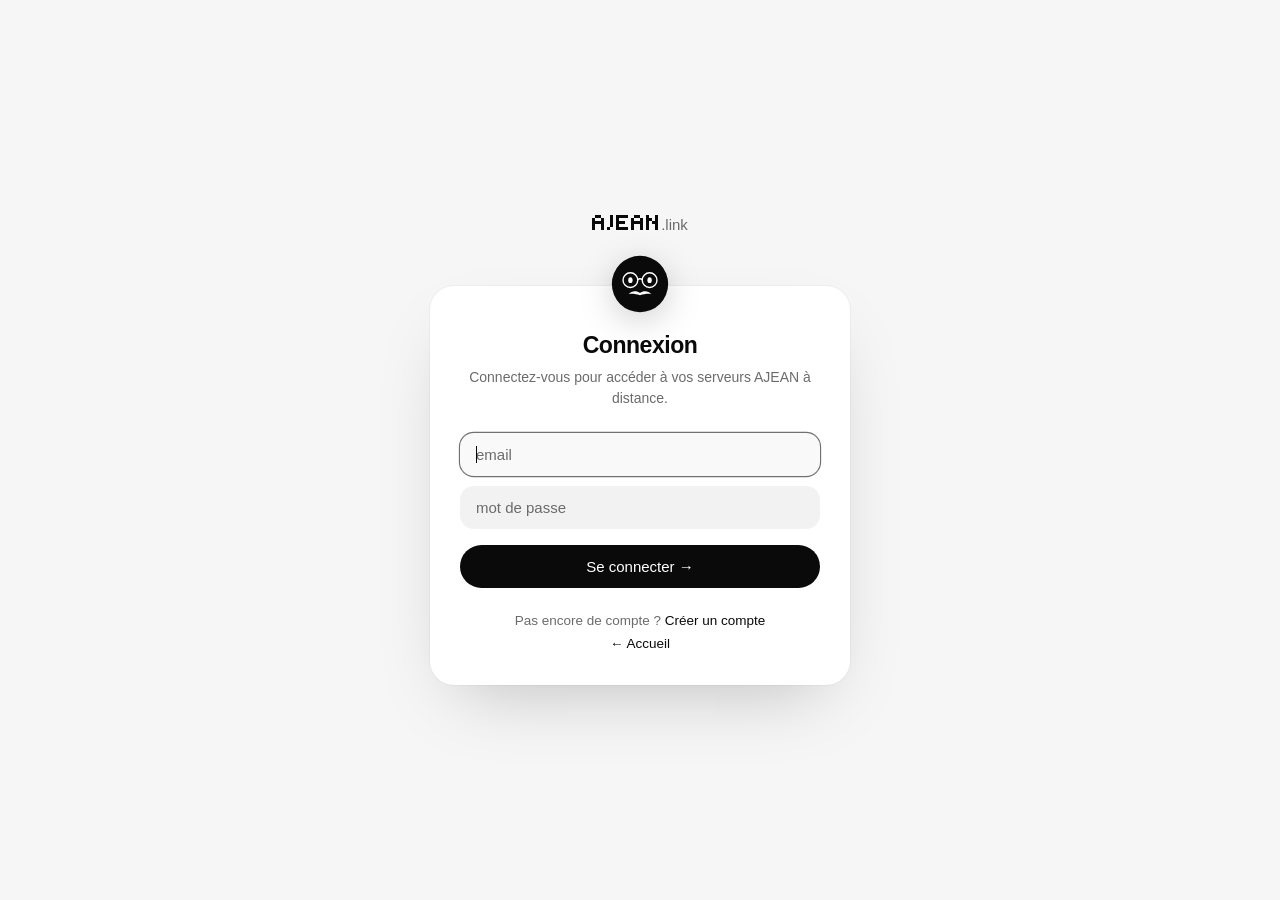
==== app.html @ dd186f83 "Interface : sans orbe, code mort retiré" ====
<!doctype html>
<!-- GÉNÉRÉ par assemble.ps1 depuis src/ — NE PAS ÉDITER app.html DIRECTEMENT -->
<html lang="fr"><head>
<meta charset="utf-8"><meta name="viewport" content="width=device-width,initial-scale=1">
<link rel="icon" href="data:image/svg+xml,<svg xmlns='http://www.w3.org/2000/svg' viewBox='0 0 12 12'><rect width='12' height='12' rx='2' ry='2' fill='%23000'/><rect x='6' y='3' width='2' height='2' fill='%23fff'/><rect x='6' y='5' width='2' height='2' fill='%23fff'/><rect x='4' y='7' width='2' height='2' fill='%23fff'/></svg>">
<link rel="apple-touch-icon" href="[data-uri]">
<title>AJEAN</title>
<script>try{document.documentElement.setAttribute('data-theme',localStorage.getItem('jean-theme')||'light')}catch(e){document.documentElement.setAttribute('data-theme','light')}</script>
<style>
/* Charte AJEAN (identique à ajean.app et au thème de l'app) : noir et blanc,
   ultra sobre — fond blanc, bordures grises de 1 px, coins arrondis, police
   système. Variante sombre par data-theme="dark" (bouton du header). */
:root,[data-theme="light"]{color-scheme:light;--bg:#ffffff;--panel:#fafafa;--panel2:#f5f5f5;--border:#e5e5e5;
--line2:#d4d4d4;--soft:#f5f5f5;--text:#0a0a0a;--dim:#6b6b6b;--accent:#0a0a0a;--blue:#0a0a0a;
--accent-bg:rgba(0,0,0,.05);--ok:#0a0a0a;--warn:#6b6b6b;--err:#c0392b;--mag:#6b6b6b;--code-bg:#f5f5f5}
[data-theme="dark"]{color-scheme:dark;--bg:#0a0a0a;--panel:#141414;--panel2:#1c1c1c;--border:#262626;
--line2:#333333;--soft:#1c1c1c;--text:#f5f5f5;--dim:#8e8e8e;--accent:#f5f5f5;--blue:#f5f5f5;
--accent-bg:rgba(255,255,255,.07);--ok:#f5f5f5;--warn:#8e8e8e;--err:#f2777a;--mag:#8e8e8e;--code-bg:#000000}
*{box-sizing:border-box;margin:0;padding:0}
body{background:var(--bg);color:var(--text);font-family:-apple-system,BlinkMacSystemFont,'Segoe UI',Inter,Helvetica,Arial,sans-serif;font-size:15px;-webkit-font-smoothing:antialiased;line-height:1.5;overscroll-behavior-y:none}
header{position:sticky;top:0;z-index:15;display:flex;align-items:center;gap:14px;padding:12px 20px;background:var(--bg);border-bottom:1px solid var(--border)}
.brand{display:flex;align-items:center;gap:0;font-weight:600;font-size:18px}
/* Logo en pixels : hauteur multiple de 5 (la grille fait 5 modules de haut),
   sinon les colonnes sortent inégales au rendu. */
.brand svg{height:15px;width:auto;display:block;shape-rendering:crispEdges;fill:var(--text)}
/* « .link » calé sur la ligne de base du logo : sans line-height:1 sa boîte de
   texte est bien plus haute que le logo et le centrage la fait flotter. */
.brand .dom{color:var(--dim);font-size:15px;font-weight:400;line-height:1;position:relative;top:2px}
.accent{color:var(--accent)}
header .sp{flex:1}
.iconbtn{width:38px;height:38px;border:0;background:transparent;color:var(--dim);cursor:pointer;display:grid;place-items:center;transition:.12s}
.iconbtn:hover{color:var(--accent)}
.iconbtn svg{display:block}
.wrap{max-width:1000px;margin:0 auto;padding:24px 20px 70px}
.sec{display:flex;align-items:center;gap:10px;margin:22px 0 14px}
.sec h2{font-size:16px;font-weight:600;color:var(--text)}
.sec .ct{color:var(--dim);font-size:11px;background:var(--panel);border:1px solid var(--border);padding:1px 8px;border-radius:10px}
.sec .sp{flex:1}
.lead{color:var(--dim);font-size:13px;line-height:1.5;margin-top:6px}
.btn{border:1px solid var(--border);background:var(--panel);color:var(--text);border-radius:6px;padding:8px 14px;cursor:pointer;font:inherit;font-size:13px;font-weight:600;transition:.12s}
.btn:hover{border-color:var(--accent);color:var(--accent)}
.btn.primary{background:var(--blue);border-color:var(--blue);color:var(--bg)}
.btn.primary:hover{opacity:.82;color:var(--bg)}
.btn.subtle{background:transparent;border-color:transparent;color:var(--dim);font-weight:500;padding:5px 10px}
.btn.subtle:hover{background:var(--panel);border-color:var(--border);color:var(--text)}
.btn.danger{border-color:var(--err);color:var(--err)}
.btn.danger:hover{background:var(--err);border-color:var(--err);color:#ffffff}
.btn.sm{padding:6px 10px;font-size:12px;flex:none}
.grid{display:grid;gap:14px;grid-template-columns:repeat(auto-fill,minmax(300px,1fr))}
.tile{position:relative;background:var(--panel);border:1px solid var(--border);border-radius:8px;padding:16px;display:flex;flex-direction:column;gap:10px;transition:border-color .12s}
.tile.srv{cursor:pointer}
.tile.srv:hover{border-color:var(--accent)}
.tile.srv.off{opacity:.62}
.top{display:flex;align-items:center;gap:10px;padding-right:16px}
.dot{width:9px;height:9px;border-radius:50%;background:var(--dim);flex:none}
.dot.on{background:var(--ok)}
.name{font-weight:600;font-size:15px;flex:1;overflow:hidden;text-overflow:ellipsis;white-space:nowrap}
.hcol{display:flex;flex-direction:column;gap:3px;flex:1;min-width:0}
.hcol .name{flex:none}
.subln{display:flex;align-items:center;min-width:0;font-size:12px;color:var(--dim)}
.subln .host{min-width:0;overflow:hidden;text-overflow:ellipsis;white-space:nowrap}
.subln .st-t{flex:none;white-space:nowrap}
.subln .st-t::before{content:'·';margin:0 6px;opacity:.55}
.offhint{font-size:11px;color:var(--dim);margin-top:6px}
.modelrow{display:flex;align-items:center;min-width:0;margin-top:1px;margin-bottom:10px}
.mbadge{font-size:14px;font-weight:600;color:var(--accent);overflow:hidden;text-overflow:ellipsis;white-space:nowrap;min-width:0}
.vram{display:flex;flex-direction:column;gap:7px;margin-top:2px}
.gline{display:flex;align-items:center;gap:9px;min-width:0}
.gline .gbar{flex:1}
.vlabel{font-size:11px;color:var(--dim);flex:none;white-space:nowrap}
/* Jauge : aplat neutre (le dégradé bleu venait de la charte précédente) ;
   le rail se détache du fond de la tuile, pas l'inverse. */
.gbar{height:5px;border-radius:99px;background:var(--border);overflow:hidden}
.gbar i{display:block;height:100%;border-radius:99px;background:var(--text);transition:width .35s ease}
.muted{color:var(--dim);font-size:12px}
.empty{grid-column:1/-1;text-align:center;color:var(--dim);padding:40px 20px;border:1px dashed var(--border);border-radius:8px}
.kv{display:flex;justify-content:space-between;font-size:12px;color:var(--dim);gap:8px;padding:3px 0;border-bottom:1px solid var(--border)}
.kv b{color:var(--text);font-weight:600;text-align:right;overflow:hidden;text-overflow:ellipsis;white-space:nowrap}
.modal{position:fixed;inset:0;background:rgba(0,0,0,.6);display:none;place-items:center;z-index:40;padding:16px}
.modal.show{display:grid}
.sheet{background:var(--panel);border:1px solid var(--border);border-radius:10px;padding:24px;width:100%;max-width:480px;max-height:90vh;overflow:auto}
.sheet h3{margin-bottom:18px;font-size:16px;font-weight:600;color:var(--accent)}
.field{margin-bottom:13px}
.field label{display:block;font-size:11px;color:var(--dim);margin-bottom:6px;text-transform:uppercase;letter-spacing:.08em}
.field input{width:100%;padding:10px 12px;border-radius:6px;border:1px solid var(--border);background:var(--bg);color:var(--text);font:inherit;font-size:14px}
.field input:focus{outline:none;border-color:var(--accent)}
.hint{font-size:11px;color:var(--dim);margin-top:6px}
.reveal{display:flex;gap:8px;align-items:stretch;margin-top:6px}
.reveal code{flex:1;background:var(--bg);border:1px solid var(--border);border-radius:6px;padding:10px 12px;font-size:12px;color:var(--accent);word-break:break-all;user-select:all}
.keys-head{margin:20px 0 8px;font-size:11px;color:var(--dim);text-transform:uppercase;letter-spacing:.08em}
.keyrow{display:flex;align-items:center;gap:10px;padding:9px 0;border-bottom:1px solid var(--border);font-size:13px}
.kinfo{display:flex;flex-direction:column;gap:2px;min-width:0}
.keyrow .km{color:var(--text);font-size:12px}
.kassoc{font-size:11px;color:var(--ok)}
.kfree{font-size:11px;color:var(--dim)}
.keyrow .kd{color:var(--dim);font-size:11px;margin-left:auto;flex-shrink:0}
.keyrow button{background:none;border:1px solid var(--border);color:var(--dim);border-radius:6px;padding:4px 9px;cursor:pointer;font:inherit;font-size:12px}
.keyrow button:hover{border-color:var(--err);color:var(--err)}
.row{display:flex;gap:8px;justify-content:flex-end;margin-top:18px}
.seshead{margin:14px 0 6px;font-size:12px;color:var(--dim);text-transform:uppercase;letter-spacing:.04em}
.seslist{display:flex;flex-direction:column;gap:6px;max-height:230px;overflow:auto}
.ses{display:flex;align-items:center;gap:10px;padding:9px 11px;border:1px solid var(--border);border-radius:7px;background:var(--bg)}
.ses .sesinfo{display:flex;flex-direction:column;gap:2px;min-width:0;flex:1}
.ses .sesinfo b{font-size:13px;display:flex;align-items:center;gap:7px}
.ses .sub{font-size:11px;color:var(--dim);white-space:nowrap;overflow:hidden;text-overflow:ellipsis}
.ses .badge{font-size:10px;font-weight:600;color:var(--ok);border:1px solid var(--ok);border-radius:20px;padding:1px 7px}
#toast{position:fixed;bottom:20px;left:50%;transform:translateX(-50%);background:var(--panel);border:1px solid var(--border);color:var(--text);padding:9px 16px;border-radius:6px;opacity:0;transition:.2s;pointer-events:none;z-index:50;font-size:13px}
#toast.show{opacity:1}
@media (hover:none) and (pointer:coarse){input,.field input{font-size:16px}}
.tabs{max-width:1000px;margin:0 auto;padding:0 20px;display:flex;gap:4px;border-bottom:1px solid var(--border)}
.tab{background:none;border:0;border-bottom:2px solid transparent;color:var(--dim);font:inherit;font-size:14px;font-weight:600;padding:12px 14px;cursor:pointer}
.tab.on{color:var(--text);border-bottom-color:var(--accent)}
.tab:hover{color:var(--text)}
.tbadge{display:inline-block;min-width:16px;text-align:center;background:var(--err);color:#fff;border-radius:9px;font-size:10px;padding:0 5px;margin-left:6px}
.tabview{display:none}.tabview.on{display:block}
.hidden{display:none}
.artcard{display:flex;align-items:flex-start;gap:12px;background:var(--panel);border:1px solid var(--border);border-radius:10px;padding:16px 18px;margin-bottom:10px;cursor:pointer;transition:border-color .12s,background .12s}
.artcard:hover{border-color:var(--accent);background:var(--accent-bg)}
.artcard .qm{flex:none;width:26px;height:26px;border-radius:7px;background:var(--accent-bg);color:var(--accent);display:grid;place-items:center;font-weight:700;font-size:14px}
.artcard .ac{min-width:0;flex:1}
.artcard b{font-size:15px;font-weight:600;display:block}.artcard .ex{color:var(--dim);font-size:12.5px;margin-top:4px;display:-webkit-box;-webkit-line-clamp:2;-webkit-box-orient:vertical;overflow:hidden}
.artcard .chev{flex:none;color:var(--dim);align-self:center}
.md{line-height:1.7;font-size:15px;color:var(--text)}
.md>*:first-child{margin-top:0}
.md h1,.md h2,.md h3{margin:24px 0 10px;line-height:1.3;font-weight:700}
.md h1{font-size:21px;border-bottom:1px solid var(--border);padding-bottom:7px}
.md h2{font-size:17px}
.md h3{font-size:12px;color:var(--dim);text-transform:uppercase;letter-spacing:.05em;font-weight:700}
.md p{margin:11px 0}
.md ul,.md ol{margin:11px 0;padding-left:22px}.md li{margin:6px 0;padding-left:4px}
.md li::marker{color:var(--accent)}
.md strong{color:var(--text);font-weight:700}
.md a{color:var(--accent);text-decoration:underline;text-underline-offset:2px}
.md code{background:var(--code-bg);border:1px solid var(--border);border-radius:5px;padding:1.5px 6px;font-size:.86em;color:var(--accent)}
.md pre{background:var(--code-bg);border:1px solid var(--border);border-radius:8px;padding:13px 15px;overflow-x:auto;margin:12px 0;line-height:1.55}
.md pre code{border:0;padding:0;background:none;color:var(--text);font-size:13px}
.md blockquote{border-left:3px solid var(--accent);background:var(--accent-bg);border-radius:0 8px 8px 0;padding:10px 14px;color:var(--text);margin:14px 0}
.md blockquote p{margin:0}
.md hr{border:0;border-top:1px solid var(--border);margin:24px 0}
.md img{max-width:100%;height:auto;border-radius:8px}
/* Tableaux : enveloppés dans .tw (scroll horizontal sur mobile), séparateurs
   horizontaux seulement = plus lisible que la grille complète. */
.tw{overflow-x:auto;margin:16px 0;border:1px solid var(--border);border-radius:10px}
.md table{width:100%;border-collapse:collapse;font-size:13.5px}
.md thead th{background:var(--panel2);text-align:left;font-weight:600;white-space:nowrap}
.md th,.md td{padding:10px 14px;border-bottom:1px solid var(--border);vertical-align:top}
.md tbody tr:last-child td{border-bottom:0}
.md tbody tr:nth-child(even){background:var(--accent-bg)}
.md td code{white-space:nowrap}
.chat{border:1px solid var(--border);border-radius:8px;background:var(--panel);min-height:44vh;max-height:60vh;overflow:auto;padding:16px;display:flex;flex-direction:column;gap:10px}
.chat .empty2{margin:auto;text-align:center;color:var(--dim)}
.msg{max-width:80%;padding:9px 13px;border-radius:12px;font-size:14px;line-height:1.45;white-space:pre-wrap;word-break:break-word}
.msg.admin{align-self:flex-start;background:var(--bg);border:1px solid var(--border)}
.msg.user{align-self:flex-end;background:var(--blue);color:var(--bg)}
.msg .mt{display:block;font-size:9px;opacity:.6;margin-top:4px}
.msg img{display:block;max-width:220px;max-height:300px;width:auto;border-radius:8px;margin:2px 0;cursor:zoom-in}
.chatbar{display:flex;gap:8px;align-items:flex-end;margin-top:10px}
.chatbar .iconbtn{flex:none;width:42px;height:42px;padding:0;font-size:18px;display:inline-flex;align-items:center;justify-content:center}
.chatbar textarea{flex:1;padding:10px 12px;border-radius:8px;border:1px solid var(--border);background:var(--panel);color:var(--text);font:inherit;font-size:14px;resize:none;max-height:140px}
.chatbar textarea:focus{outline:none;border-color:var(--accent)}

/* ===== Habillage 2026-10 : même charte que l'app AJEAN, ajean.app et les pages
   de connexion. Fonds pleins sans bordure, coins très arrondis, boutons pilule,
   onglets en pastille, police Inter. Surcharge les règles ci-dessus. ===== */
:root,[data-theme="light"]{--bg:#f6f6f6;--panel:#ffffff;--panel2:#f2f2f2;--field:#f2f2f2;--border:#ececec;--dim:#6b6b6b}
[data-theme="dark"]{--bg:#0d0d0e;--panel:#18181a;--panel2:#222225;--field:#222225;--border:#2a2a2d;--dim:#8e8e93}
body{font-family:Inter,-apple-system,BlinkMacSystemFont,'Segoe UI',Helvetica,Arial,sans-serif}
header{background:color-mix(in srgb,var(--bg) 86%,transparent);backdrop-filter:saturate(180%) blur(10px);
  -webkit-backdrop-filter:saturate(180%) blur(10px);border-bottom:0;padding:14px 22px}
.iconbtn{border-radius:999px;width:40px;height:40px}
.iconbtn:hover{background:var(--panel2);color:var(--text)}
/* onglets : une pastille qui glisse sous le choix actif, comme les sélecteurs de l'app */
.tabs{border-bottom:0;padding:6px 20px 0;gap:4px;justify-content:center}
.tabs .tab{border:0;border-radius:999px;padding:8px 18px;font-weight:500;color:var(--dim);transition:background .15s,color .15s}
.tabs .tab.on{background:var(--panel);color:var(--text);box-shadow:0 1px 6px rgba(0,0,0,.06)}
.tabs .tab:hover{color:var(--text)}
.wrap{padding-top:18px}
.sec{margin:26px 0 16px}
.sec h2{font-size:22px;font-weight:650;letter-spacing:-.02em}
.sec .ct{border:0;background:var(--panel2);font-size:12px;font-weight:600;padding:2px 9px}
/* boutons */
.btn{border:0;border-radius:999px;padding:9px 16px;background:var(--panel2);font-weight:500;font-size:13.5px;transition:opacity .15s,transform .15s,background .15s}
.btn:hover{border:0;color:var(--text);opacity:.85}
.btn:active{transform:scale(.97)}
.btn.primary,.btn.primary:hover{background:var(--text);color:var(--panel)}
.btn.subtle{background:transparent;padding:7px 12px}
.btn.subtle:hover{background:var(--panel2)}
.btn.danger{background:rgba(192,57,43,.1);color:var(--err)}
.btn.danger:hover{background:var(--err);color:#fff;opacity:1}
/* cartes serveur */
.grid{gap:16px}
.tile{border:0;border-radius:20px;padding:20px;background:var(--panel);
  box-shadow:0 1px 2px rgba(0,0,0,.04);transition:transform .18s,box-shadow .18s}
.tile.srv:hover{border:0;transform:translateY(-2px);box-shadow:0 18px 40px -22px rgba(0,0,0,.35)}
[data-theme="dark"] .tile{box-shadow:0 0 0 1px rgba(255,255,255,.04)}
.tile.srv.off{opacity:.6}
.name{font-size:16px;font-weight:600}
.dot{width:10px;height:10px;box-shadow:0 0 0 4px var(--panel2)}
.dot.on{background:#0a0a0a;animation:pulse 2.4s ease-in-out infinite}
[data-theme="dark"] .dot.on{background:#f5f5f5}
@keyframes pulse{50%{opacity:.35}}
.mbadge{font-size:15px}
.gbar{height:6px;background:var(--panel2)}
.vlabel{font-size:11.5px}
.empty{border:0;border-radius:20px;background:var(--panel);padding:48px 20px}
/* fenêtres */
.modal{background:rgba(0,0,0,.42);backdrop-filter:blur(3px);-webkit-backdrop-filter:blur(3px)}
.sheet{border:0;border-radius:24px;padding:28px;box-shadow:0 40px 90px -30px rgba(0,0,0,.45)}
.sheet h3{font-size:19px;font-weight:650;letter-spacing:-.01em;color:var(--text)}
.field label{font-size:12px;letter-spacing:.06em}
.field input,.chatbar textarea{border:0;border-radius:14px;background:var(--field);padding:12px 14px;transition:box-shadow .15s,background .15s}
.field input:focus,.chatbar textarea:focus{border:0;background:var(--panel);box-shadow:0 0 0 2px var(--text)}
.kv{font-size:13px;padding:9px 0;border-bottom:1px solid var(--border)}
.reveal code{border:0;border-radius:12px;background:var(--field)}
.keyrow{border-bottom:1px solid var(--border)}
.keyrow button{border:0;border-radius:999px;background:var(--panel2);padding:5px 12px}
.keyrow button:hover{background:rgba(192,57,43,.12);color:var(--err)}
.ses{border:0;border-radius:14px;background:var(--panel2);padding:11px 14px}
.ses .badge{border:0;background:var(--text);color:var(--panel);padding:2px 8px}
#toast{border:0;border-radius:999px;background:var(--text);color:var(--panel);padding:10px 18px;box-shadow:0 10px 30px -10px rgba(0,0,0,.4)}
/* aide et support */
.artcard{border:0;border-radius:18px;padding:18px 20px;background:var(--panel)}
.artcard:hover{border:0;background:var(--panel);transform:translateY(-1px);box-shadow:0 14px 34px -22px rgba(0,0,0,.35)}
.artcard .qm{border-radius:999px;background:var(--panel2)}
.chat{border:0;border-radius:20px;background:var(--panel);padding:18px}
.msg{border-radius:18px;padding:10px 14px}
.msg.admin{border:0;background:var(--panel2)}
.msg.user{background:var(--text);color:var(--panel)}
.chatbar .iconbtn{background:var(--panel)}
.md pre,.md code,.tw{border:0}
.md pre{border-radius:14px}
</style></head><body>

<header>
  <div class="brand"><svg viewBox="0 0 23 5" shape-rendering="crispEdges" fill="currentColor" role="img" aria-label="AJEAN"><rect x="1" y="0" width="2" height="1"/><rect x="0" y="1" width="1" height="1"/><rect x="3" y="1" width="1" height="1"/><rect x="0" y="2" width="4" height="1"/><rect x="0" y="3" width="1" height="1"/><rect x="3" y="3" width="1" height="1"/><rect x="0" y="4" width="1" height="1"/><rect x="3" y="4" width="1" height="1"/><rect x="6" y="0" width="1" height="1"/><rect x="6" y="1" width="1" height="1"/><rect x="6" y="2" width="1" height="1"/><rect x="6" y="3" width="1" height="1"/><rect x="5" y="4" width="1" height="1"/><rect x="8" y="0" width="4" height="1"/><rect x="8" y="1" width="1" height="1"/><rect x="8" y="2" width="3" height="1"/><rect x="8" y="3" width="1" height="1"/><rect x="8" y="4" width="4" height="1"/><rect x="14" y="0" width="2" height="1"/><rect x="13" y="1" width="1" height="1"/><rect x="16" y="1" width="1" height="1"/><rect x="13" y="2" width="4" height="1"/><rect x="13" y="3" width="1" height="1"/><rect x="16" y="3" width="1" height="1"/><rect x="13" y="4" width="1" height="1"/><rect x="16" y="4" width="1" height="1"/><rect x="18" y="0" width="1" height="1"/><rect x="21" y="0" width="1" height="1"/><rect x="18" y="1" width="2" height="1"/><rect x="21" y="1" width="1" height="1"/><rect x="18" y="2" width="1" height="1"/><rect x="20" y="2" width="2" height="1"/><rect x="18" y="3" width="1" height="1"/><rect x="21" y="3" width="1" height="1"/><rect x="18" y="4" width="1" height="1"/><rect x="21" y="4" width="1" height="1"/></svg><span class="dom">.link</span></div>
  <span class="sp"></span>
  <button class="iconbtn" id="themeBtn" onclick="toggleTheme()" title="Thème clair / sombre" aria-label="Changer de thème"></button>
  <button class="iconbtn" id="acctBtn" onclick="openAccount()" title="Mon compte" aria-label="Mon compte"><svg viewBox="0 0 24 24" width="24" height="24" fill="none" stroke="currentColor" stroke-width="2" stroke-linecap="round" stroke-linejoin="round"><circle cx="12" cy="8" r="3.6"/><path d="M5 20c0-3.6 3.1-5.5 7-5.5s7 1.9 7 5.5"/></svg></button>
</header>

<div class="wrap">
  <div class="tabview on" id="view-servers">
    <div class="sec"><h2>Mes serveurs</h2><span class="ct" id="srvCt">0</span><span class="sp"></span>
      <button class="btn subtle" onclick="openKeys()">Gérer les clés</button></div>
    <div class="grid" id="grid" style="margin-top:14px"></div>
  </div>
</div>

<div class="modal" id="srvModal"><div class="sheet">
  <h3>Éditer le serveur</h3>
  <input type="hidden" id="sId">
  <div class="field"><label>Nom du serveur</label><input id="sName" placeholder="ex : Studio RTX"></div>
  <div class="row"><button class="btn danger" onclick="delServer()" style="margin-right:auto">Retirer du compte</button>
    <button class="btn" onclick="closeSrv()">Annuler</button>
    <button class="btn primary" onclick="saveServer()">Enregistrer</button></div>
</div></div>

<div class="modal" id="keyModal"><div class="sheet">
  <h3>Clés de liaison</h3>
  <p class="muted">Génère une clé de liaison (une par serveur) puis gère-les ici. Sur la machine, une fois AJEAN installé, lance la commande affichée.</p>
  <div id="keyReveal" style="display:none">
    <div class="reveal"><code id="keyCmd"></code><button class="btn" onclick="copyCmd()">Copier</button></div>
    <p class="hint">⚠️ Copie-la maintenant — elle ne sera plus affichée en clair. Le serveur apparaîtra ici dès qu'il se connecte.</p>
  </div>
  <button class="btn primary" id="genBtn" onclick="genKey()" style="margin-top:10px">+ Générer une clé</button>
  <div class="keys-head">Clés existantes</div>
  <div id="keyList"><p class="muted">—</p></div>
  <div class="row"><button class="btn" onclick="closeKeys()">Fermer</button></div>
</div></div>

<div class="modal" id="acctModal"><div class="sheet">
  <h3>Mon compte</h3>
  <div class="kv"><span>Email</span><b id="acctEmail"></b></div>
  <div class="kv"><span>Serveurs connectés</span><b id="acctSrv"></b></div>
  <div class="kv"><span>Chiffrement</span><b>🔒 bout en bout (OPAQUE)</b></div>
  <div class="seshead">Sessions ouvertes</div>
  <div id="acctSessions" class="seslist"></div>
  <div class="row"><button class="btn danger" onclick="logout()" style="margin-right:auto">Se déconnecter</button>
    <button class="btn" id="acctSubBtn" onclick="manageSub()">Gérer l'abonnement</button>
    <button class="btn" onclick="closeAcct()">Fermer</button></div>
</div></div>

<div class="modal" id="confirmModal"><div class="sheet">
  <h3 id="cfTitle">Confirmer</h3>
  <p class="muted" id="cfMsg"></p>
  <div class="row"><button class="btn" onclick="cfResolve(false)" id="cfNo">Annuler</button>
    <button class="btn primary" onclick="cfResolve(true)" id="cfYes">Continuer</button></div>
</div></div>

<div class="modal" id="promptModal"><div class="sheet">
  <h3 id="pmTitle">Saisir</h3>
  <p class="muted" id="pmMsg"></p>
  <div class="field"><input id="pmInput" autocomplete="off" spellcheck="false" onkeydown="if(event.key==='Enter')pmResolve(true)"></div>
  <div class="row"><button class="btn" onclick="pmResolve(false)" id="pmNo">Annuler</button>
    <button class="btn primary" onclick="pmResolve(true)" id="pmYes">Valider</button></div>
</div></div>

<div class="modal" id="welcomeModal"><div class="sheet" style="text-align:center">
  <div style="font-size:44px;line-height:1;margin-bottom:12px">🎉</div>
  <h3 style="color:var(--ok)">Bienvenue sur ajean.link !</h3>
  <p class="muted" style="margin-bottom:16px">Merci — ton abonnement est <b style="color:var(--ok)">actif</b>. Tu peux maintenant accéder à tes serveurs AJEAN à distance, chiffré de bout en bout.</p>
  <div class="kv"><span>Formule</span><b>4,80 €/mois · résiliable à tout moment</b></div>
  <p class="hint" style="text-align:left;margin-top:12px">Prochaine étape : ouvre « Gérer les clés » pour lier un serveur avec <code>ajean link</code>.</p>
  <div class="row"><button class="btn primary" onclick="closeWelcome()" style="margin:0 auto">Commencer →</button></div>
</div></div>

<div class="modal" id="subModal"><div class="sheet">
  <h3>S'abonner à ajean.link</h3>
  <p class="muted" id="subMsg">Accès distant illimité à tes serveurs AJEAN, partout, chiffré de bout en bout — sans ouvrir de port.</p>
  <div class="kv"><span>Formule</span><b>4,80 €/mois · sans engagement</b></div>
  <div class="kv"><span>Résiliation</span><b>à tout moment</b></div>
  <div class="row"><button class="btn subtle" onclick="logout()" style="margin-right:auto">Se déconnecter</button>
    <button class="btn primary" id="subBtn" onclick="startCheckout()">S'abonner — 4,80 €/mois →</button></div>
</div></div>

<div id="toast"></div>
<script>
// --- Boîte noire : ce code est servi par GitHub Pages (app.ajean.link), une origine
// que le relais NE contrôle PAS. Les appels API vont, eux, au relais (ajean.link) ; ce
// shim réécrit tout chemin API absolu-racine vers le relais avec le cookie de session.
var API='https://ajean.link';
(function(){var _f=window.fetch.bind(window);
  window.fetch=function(u,opt){
    if(typeof u==='string'&&u.charAt(0)==='/'&&!/^\/(opaque\.wasm|wasm_exec\.js|marked\.min\.js|e2e\.js)/.test(u)){
      u=API+u;opt=Object.assign({credentials:'include'},opt||{});
    }
    return _f(u,opt);};})();
</script>
<script src="/wasm_exec.js"></script>
<script src="/e2e.js?v=20261111141729"></script>
<script src="/marked.min.js"></script>
<script>
var BUILD='20261111141729'; // tamponné par build-server-ui.ps1 (anti-cache)
var MACHINES=[],PROBE={},SCARDS={},SIG_M='',EMAIL='';
var ACTIVE=true; // abonnement actif ? (« payer ou rien » : sinon aucun accès distant)
function toast(m){var t=document.getElementById('toast');t.textContent=m;t.classList.add('show');setTimeout(function(){t.classList.remove('show')},1900);}
function esc(s){return (s||'').replace(/[&<>"]/g,function(c){return {'&':'&amp;','<':'&lt;','>':'&gt;','"':'&quot;'}[c];});}
async function logout(){localStorage.removeItem('ajk');
  // IMPORTANT : attendre la fin du POST /logout (sinon la navigation l'annule et
  // le cookie de session n'est pas effacé → on reste connecté).
  try{await fetch('/logout',{method:'POST'});}catch(e){}
  location.href='/login.html';}
async function j(u,opt){var r=await fetch(u,opt);if(r.status===401){location.href='/login.html';return null;}return r;}
function jsonPost(u,b){return j(u,{method:'POST',headers:{'Content-Type':'application/json'},body:JSON.stringify(b)});}
function machineById(id){return MACHINES.find(function(x){return x.id===id});}
function machineName(id){var m=machineById(id);return m?m.name:id;}

/* ---- petites modales (askConfirm/askPrompt) utilisées aussi par e2e.js ------- */
var _cf=null;
function askConfirm(opt){opt=opt||{};
  document.getElementById('cfTitle').textContent=opt.title||'Confirmer';
  document.getElementById('cfMsg').textContent=opt.msg||'';
  document.getElementById('cfYes').textContent=opt.yes||'Continuer';
  document.getElementById('cfNo').textContent=opt.no||'Annuler';
  document.getElementById('confirmModal').classList.add('show');
  return new Promise(function(r){_cf=r;});}
function cfResolve(v){document.getElementById('confirmModal').classList.remove('show');if(_cf){var f=_cf;_cf=null;f(v);}}
var _pm=null;
function askPrompt(opt){opt=opt||{};
  document.getElementById('pmTitle').textContent=opt.title||'Saisir';
  document.getElementById('pmMsg').textContent=opt.msg||'';
  document.getElementById('pmYes').textContent=opt.yes||'Valider';
  document.getElementById('pmNo').textContent=opt.no||'Annuler';
  var inp=document.getElementById('pmInput');inp.value='';inp.placeholder=opt.placeholder||'';
  document.getElementById('promptModal').classList.add('show');setTimeout(function(){inp.focus();},50);
  return new Promise(function(r){_pm=r;});}
function pmResolve(ok){document.getElementById('promptModal').classList.remove('show');
  var v=ok?document.getElementById('pmInput').value.trim():'';if(_pm){var f=_pm;_pm=null;f(v);}}

/* ---- Mon compte + sessions ---- */
async function me(){var r=await j('/app/me');if(!r)return;var d=await r.json();EMAIL=d.email;}
function openAccount(){document.getElementById('acctEmail').textContent=EMAIL;
  document.getElementById('acctSrv').textContent=MACHINES.filter(function(m){return m.online}).length+' en ligne · '+MACHINES.length+' au total';
  var sb=document.getElementById('acctSubBtn');
  if(ACTIVE){sb.textContent='Gérer l\'abonnement';sb.className='btn';sb.onclick=manageSub;}
  else{sb.textContent='S\'abonner';sb.className='btn primary';sb.onclick=function(){closeAcct();openSub();};}
  document.getElementById('acctModal').classList.add('show');loadSessions();}
function closeAcct(){document.getElementById('acctModal').classList.remove('show');}
function ago(ts){if(!ts)return 'à l\'instant';var s=Math.floor(Date.now()/1000)-ts;
  if(s<60)return 'à l\'instant';if(s<3600)return 'il y a '+Math.floor(s/60)+' min';
  if(s<86400)return 'il y a '+Math.floor(s/3600)+' h';return 'il y a '+Math.floor(s/86400)+' j';}
async function loadSessions(){var el=document.getElementById('acctSessions');
  el.innerHTML='<div class="hint">Chargement…</div>';
  var r=await j('/app/sessions');if(!r)return;var ss=((await r.json()).sessions)||[];
  if(!ss.length){el.innerHTML='<div class="hint">Aucune session.</div>';return;}
  el.innerHTML=ss.map(function(s){return '<div class="ses"><div class="sesinfo">'+
    '<b>'+esc(s.device||'Appareil')+(s.current?' <span class="badge">cet appareil</span>':'')+'</b>'+
    '<span class="sub">'+esc(s.ip||'IP inconnue')+' · vu '+ago(s.lastSeen)+'</span></div>'+
    (s.current?'':'<button class="btn danger sm" onclick="revokeSession(\''+s.id+'\')">Déconnecter</button>')+
    '</div>';}).join('');}
async function revokeSession(id){if(!confirm('Déconnecter cet appareil ?'))return;
  await jsonPost('/app/session/revoke',{id:id});toast('Appareil déconnecté');loadSessions();}

/* ---- clés de liaison (1 par serveur) ---- */
function openKeys(){document.getElementById('keyReveal').style.display='none';
  document.getElementById('genBtn').style.display='';loadKeys();
  document.getElementById('keyModal').classList.add('show');}
function closeKeys(){document.getElementById('keyModal').classList.remove('show');}
async function loadKeys(){var r=await j('/app/keys');if(!r)return;var d=await r.json();
  var el=document.getElementById('keyList');
  if(!d.keys.length){el.innerHTML='<p class="muted">Aucune clé. Génère-en une ci-dessus.</p>';return;}
  el.innerHTML='';d.keys.forEach(function(k){var row=document.createElement('div');row.className='keyrow';
    var srv=(k.servers||[]);
    var assoc=srv.length?'<span class="kassoc">🔗 '+srv.map(function(s){return esc(s.name)+(s.online?' ●':'')}).join(', ')+'</span>':'<span class="kfree">libre</span>';
    var names=srv.map(function(s){return s.name}).join(', ');
    row.innerHTML='<div class="kinfo"><span class="km">'+esc(k.mask)+'</span>'+assoc+'</div>'+
      '<span class="kd">'+(k.created||'').slice(0,10)+'</span>'+
      '<button onclick="revokeKey(\''+k.id+'\',\''+esc(names)+'\')">Révoquer</button>';
    el.appendChild(row);});}
async function genKey(){var r=await jsonPost('/app/key/new',{});if(!r)return;var d=await r.json();
  document.getElementById('keyCmd').textContent=d.command;
  document.getElementById('keyReveal').style.display='';
  document.getElementById('genBtn').style.display='none';loadKeys();}
function copyCmd(){var t=document.getElementById('keyCmd').textContent;
  if(navigator.clipboard)navigator.clipboard.writeText(t).then(function(){toast('Commande copiée ✓')});else toast('Copie manuelle');}
async function revokeKey(id,names){var msg=names?('⚠️ Cette clé est utilisée par : '+names+'.\nCe(s) serveur(s) seront déconnectés et devront être re-linkés. Révoquer ?'):'Révoquer cette clé ?';
  if(!confirm(msg))return;
  await jsonPost('/app/key/remove',{id:id});toast('Clé révoquée');loadKeys();}

/* ---- éditer un serveur (renommer / retirer) ---- */
function editServer(id,name){document.getElementById('sId').value=id;document.getElementById('sName').value=name;
  document.getElementById('srvModal').classList.add('show');}
function closeSrv(){document.getElementById('srvModal').classList.remove('show');}
async function saveServer(){var id=document.getElementById('sId').value,name=document.getElementById('sName').value.trim();
  if(!name){toast('Donne un nom');return;}
  await jsonPost('/app/machine/rename',{id:id,name:name});closeSrv();toast('Enregistré ✓');load();}
async function delServer(){var id=document.getElementById('sId').value,name=document.getElementById('sName').value;
  if(!confirm('Retirer « '+name+' » du compte ?'))return;
  await jsonPost('/app/machine/remove',{id:id});closeSrv();toast('Retiré');load();}

/* ---- cartes serveur : statut/modèle/VRAM via la boîte noire (e2ecall) -------- */
async function probe(m){var out={};
  try{var s=await e2ecall(m,'GET','/api/status');out.health=s.health;out.ctx=s.ctx;}
  catch(e){if(String(e).indexOf('e2e-unconfirmed')>=0)out.locked=true;return out;}
  try{var ps=await e2ecall(m,'GET','/api/presets');var a=(ps||[]).find(function(p){return p.active});if(a){out.model=a.name;out.quant=a.quant;}}catch(e){}
  try{var g=await e2ecall(m,'GET','/api/vram');if(g&&g.length)out.gpus=g;}catch(e){}
  return out;}
function probeSkeleton(){return '<div class="body">'+
  '<div class="modelrow" style="display:none"><span class="mbadge"></span></div>'+
  '<div class="vram" style="display:none"></div></div>';}
function updateProbe(card,p){var b=card.querySelector('.body');if(!b)return;
  var st=card.querySelector('.st-t');if(st)st.textContent=p.health?'prêt':'démarrage';
  var mr=b.querySelector('.modelrow'),mb=b.querySelector('.mbadge');
  if(mr){if(p.model){mb.textContent=p.model+(p.quant?' · '+p.quant:'');mr.style.display='';}else mr.style.display='none';}
  var vr=b.querySelector('.vram');
  if(vr){var gs=p.gpus||[];
    if(vr.children.length!==gs.length)
      vr.innerHTML=gs.map(function(){return '<div class="gline"><div class="gbar"><i style="width:0"></i></div><span class="vlabel"></span></div>';}).join('');
    gs.forEach(function(g,i){var ln=vr.children[i];if(!ln)return;
      var pct=g.total?Math.round(100*g.used/g.total):0;
      ln.querySelector('i').style.width=pct+'%';
      var nm=(gs.length>1&&g.name)?(g.name.replace(/NVIDIA |GeForce /g,'')+' · '):'';
      ln.querySelector('.vlabel').textContent=nm+(g.used/1024).toFixed(1)+'/'+(g.total/1024).toFixed(0)+' GiB · '+pct+'%'+(g.util?' · ⚡'+g.util+'%':'');});
    vr.style.display=gs.length?'':'none';}}
function fillProbe(m,card){probe(m).then(function(p){PROBE[m.id]=p;updateProbe(card,p);
  if(p.locked){var st=card.querySelector('.st-t');if(st){st.textContent='🔒 confirmer la boîte noire';st.style.cursor='pointer';st.title='Vérifier l\'empreinte E2E pour voir l\'état';
    st.onclick=function(e){e.stopPropagation();e2eConfirm(m).then(function(){fillProbe(m,card);});};}}});}

function serverCard(m){var d=document.createElement('div');d.className='tile srv'+(m.online?'':' off');
  var body=m.online?probeSkeleton():'<div class="body"><div class="offhint">Clique pour renommer ou retirer</div></div>';
  var status=m.online?'connexion…':'hors ligne';
  d.innerHTML='<div class="top">'+
      '<span class="hcol"><span class="name">'+esc(m.name)+'</span>'+
      '<span class="subln"><span class="host">'+esc(m.hostname||m.id.slice(0,8))+'</span><span class="st-t">'+status+'</span></span></span>'+
      '<span class="dot '+(m.online?'on':'')+'"></span></div>'+body;
  // Serveur en ligne → on l'ouvre dans la vraie UI jean web (boîte noire). Hors ligne → édition.
  // On MÉMORISE le dernier serveur ouvert : au prochain lancement de la PWA on y
  // retourne direct (voir maybeAutoOpen), au lieu de repasser par « Mes serveurs ».
  d.onclick=function(){if(m.online){try{localStorage.setItem('ajk-home',m.id);}catch(e){}location.href='server.html?m='+encodeURIComponent(m.id)+'&v='+BUILD;}else editServer(m.id,m.name);};
  if(m.online&&PROBE[m.id])updateProbe(d,PROBE[m.id]);
  return d;}

function renderServers(){var g=document.getElementById('grid');g.innerHTML='';SCARDS={};
  if(!MACHINES.length){g.innerHTML='<div class="empty">Aucun serveur connecté.<br>Clique « Gérer les clés » pour générer une clé de liaison.</div>';return;}
  MACHINES.forEach(function(m){var c=serverCard(m);SCARDS[m.id]=c;g.appendChild(c);});}

async function load(){
  var rm=await j('/app/machines');if(!rm)return;MACHINES=(await rm.json()).machines;
  document.getElementById('srvCt').textContent=MACHINES.length;
  // rafraîchit l'état d'abonnement (mur d'abonnement si inactif)
  try{var ru=await j('/app/usage');if(ru){ACTIVE=(await ru.json()).active;}}catch(e){}
  var sigM=JSON.stringify(MACHINES.map(function(m){return [m.id,m.online,m.name,m.hostname]}));
  if(sigM!==SIG_M){SIG_M=sigM;renderServers();}
  MACHINES.forEach(function(m){if(m.online&&SCARDS[m.id])fillProbe(m,SCARDS[m.id]);});
}
/* ---- mur d'abonnement (« payer ou rien ») ---- */
function openSub(){document.getElementById('subModal').classList.add('show');}
function closeSub(){document.getElementById('subModal').classList.remove('show');}

/* ---- abonnement Stripe (4,80 €/mois) ---- */
async function startCheckout(){var b=document.getElementById('subBtn');b.disabled=true;b.textContent='Redirection…';
  var r=await fetch('/billing/checkout',{method:'POST'});
  if(!r.ok){b.disabled=false;b.textContent="S'abonner →";toast('Paiement indisponible pour le moment');return;}
  var d=await r.json();location.href=d.url;}
async function pollActivation(){for(var i=0;i<12;i++){await new Promise(function(r){setTimeout(r,2000);});
    var r=await fetch('/billing/status');if(!r.ok)break;var s=await r.json();
    if(s.active){ACTIVE=true;document.getElementById('subModal').classList.remove('show');showShell(true);welcome();await load();return;}}
  document.getElementById('subMsg').textContent='Paiement bien pris en compte. Si l\'accès ne s\'ouvre pas, recharge la page dans une minute.';}
// Écran de remerciement après paiement ; nettoie l'URL (?sub=ok) pour ne pas
// ré-afficher au rechargement.
function welcome(){try{history.replaceState({},'',location.pathname);}catch(e){}
  document.getElementById('welcomeModal').classList.add('show');}
function closeWelcome(){document.getElementById('welcomeModal').classList.remove('show');}
async function manageSub(){var r=await fetch('/billing/portal',{method:'POST'});
  if(!r.ok){toast('Gestion indisponible');return;}var d=await r.json();location.href=d.url;}

/* ---- Thème clair / sombre (mêmes couleurs que jean web, mémorisé) ---- */
var ICON_SUN='<svg viewBox="0 0 24 24" width="22" height="22" fill="none" stroke="currentColor" stroke-width="2" stroke-linecap="round" stroke-linejoin="round"><circle cx="12" cy="12" r="4.2"/><path d="M12 2v2.5M12 19.5V22M4.9 4.9l1.8 1.8M17.3 17.3l1.8 1.8M2 12h2.5M19.5 12H22M4.9 19.1l1.8-1.8M17.3 6.7l1.8-1.8"/></svg>';
var ICON_MOON='<svg viewBox="0 0 24 24" width="22" height="22" fill="none" stroke="currentColor" stroke-width="2" stroke-linecap="round" stroke-linejoin="round"><path d="M21 12.8A8.5 8.5 0 1 1 11.2 3a6.6 6.6 0 0 0 9.8 9.8z"/></svg>';
function applyTheme(t){document.documentElement.setAttribute('data-theme',t);
  try{localStorage.setItem('jean-theme',t);}catch(e){}
  var b=document.getElementById('themeBtn');if(b)b.innerHTML=(t==='light')?ICON_MOON:ICON_SUN;}
function toggleTheme(){var cur=(document.documentElement.getAttribute('data-theme')==='light')?'light':'dark';
  applyTheme(cur==='light'?'dark':'light');}
applyTheme(document.documentElement.getAttribute('data-theme')==='light'?'light':'dark');

async function boot(){
  // « Payer ou rien » : sans abonnement actif, l'accès distant est fermé. Le compte
  // reste connecté (il peut s'abonner ou se déconnecter),
  // mais un mur d'abonnement s'affiche. /app/me → 401 si non connecté (→ login).
  var st;try{st=await fetch('/app/me');}catch(e){location.href='/login.html';return;}
  if(st.status===401){location.href='/login.html';return;}
  var s={};try{s=await st.json();}catch(e){}
  EMAIL=s.email||'';ACTIVE=!!s.active;
  var back=(new URLSearchParams(location.search)).get('sub')==='ok';
  if(!ACTIVE){
    // « Payer ou rien » : mur TOTAL. Tant que l'abonnement n'est pas actif, aucun
    // contenu (serveurs) n'est chargé ni affiché. L'écran d'abonnement
    // est bloquant (pas de « Plus tard ») — seule issue : payer ou se déconnecter.
    showShell(false);
    if(back)pollActivation(); else openSub();
    return;
  }
  showShell(true);
  if(back)welcome();
  await load();
  maybeAutoOpen();}          // PWA installée : file droit sur le dernier serveur
// maybeAutoOpen : au LANCEMENT de la PWA (écran d'accueil), ouvre directement le
// dernier serveur utilisé au lieu de rester sur « Mes serveurs ». Contraintes :
//  - UNIQUEMENT en PWA installée (standalone) — dans un navigateur on garde la liste ;
//  - une seule fois PAR SESSION (drapeau sessionStorage) : si on revient à la liste
//    (swipe-retour iOS, possible car on navigue en location.href = historique), on
//    n'est pas re-catapulté ; un nouveau lancement à froid ré-ouvre le serveur ;
//  - pas si ?pick=1 (retour explicite à la liste) ni ?sub=ok (retour de paiement) ;
//  - seulement si le serveur mémorisé existe et est EN LIGNE, sinon on montre la liste.
function maybeAutoOpen(){
  try{
    if(sessionStorage.getItem('ajk-autoopen'))return;
    var sp=new URLSearchParams(location.search);
    if(sp.get('pick')==='1'||sp.get('sub')==='ok')return;
    var standalone=(navigator.standalone===true)||(window.matchMedia&&window.matchMedia('(display-mode:standalone)').matches);
    if(!standalone)return;
    var id=localStorage.getItem('ajk-home');if(!id)return;
    var m=machineById(id);if(!m||!m.online)return;
    sessionStorage.setItem('ajk-autoopen','1');
    location.href='server.html?m='+encodeURIComponent(id)+'&v='+BUILD;
  }catch(e){}
}
// showShell : masque le contenu + bouton compte tant que le mur est en place.
function showShell(on){
  var wr=document.querySelector('.wrap'),ab=document.getElementById('acctBtn');
  if(wr)wr.style.display=on?'':'none';
  if(ab)ab.style.display=on?'':'none';
}
boot();
setInterval(function(){if(!ACTIVE)return;if(document.querySelector('.modal.show'))return;load();},15000);
</script></body></html>
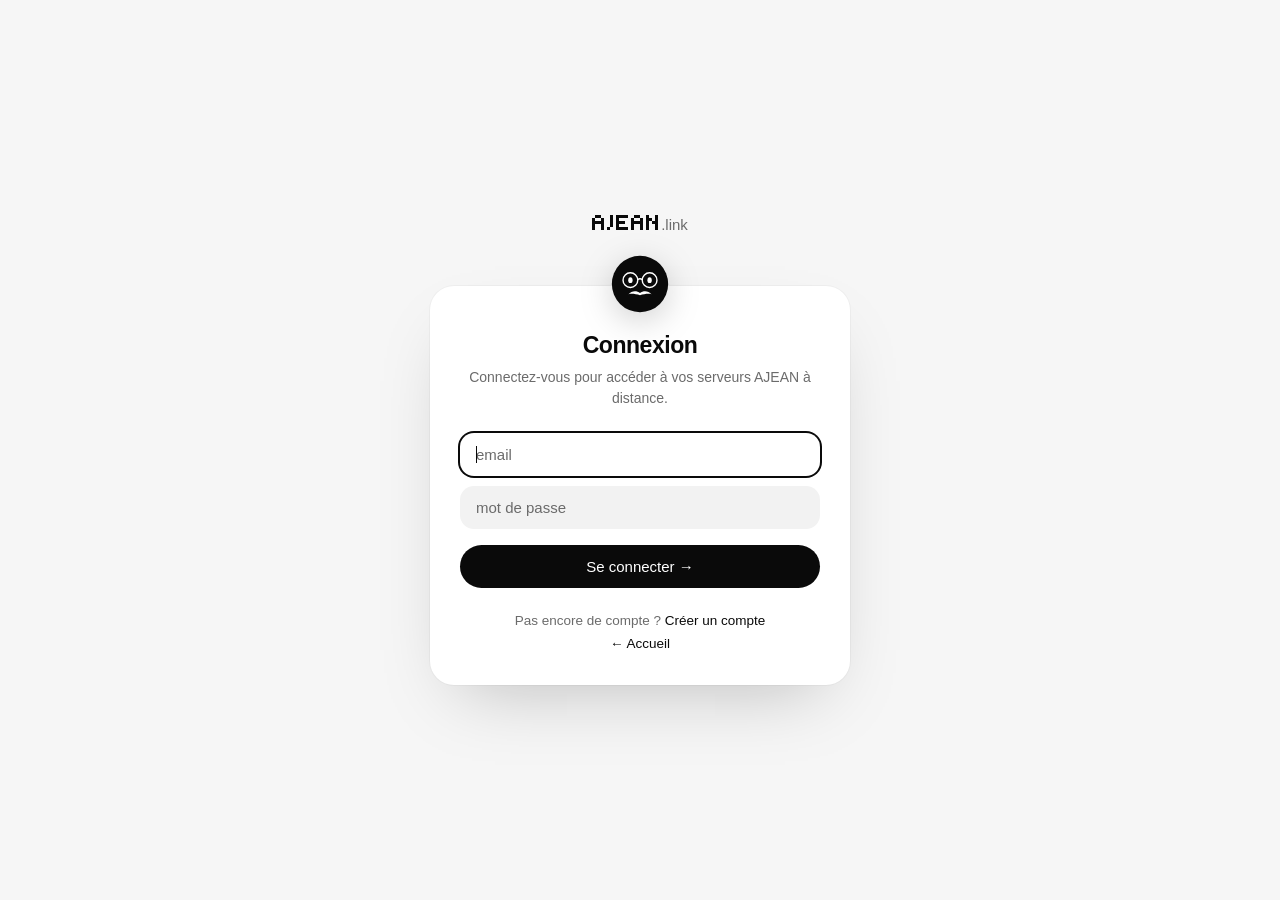
==== commit b3108bd6: "Interface v0.19.4" ====
--- a/app.html
+++ b/app.html
@@ -327,10 +327,10 @@
     return _f(u,opt);};})();
 </script>
 <script src="/wasm_exec.js"></script>
-<script src="/e2e.js?v=20261111141729"></script>
+<script src="/e2e.js?v=20261111142856"></script>
 <script src="/marked.min.js"></script>
 <script>
-var BUILD='20261111141729'; // tamponné par build-server-ui.ps1 (anti-cache)
+var BUILD='20261111142856'; // tamponné par build-server-ui.ps1 (anti-cache)
 var MACHINES=[],PROBE={},SCARDS={},SIG_M='',EMAIL='';
 var ACTIVE=true; // abonnement actif ? (« payer ou rien » : sinon aucun accès distant)
 function toast(m){var t=document.getElementById('toast');t.textContent=m;t.classList.add('show');setTimeout(function(){t.classList.remove('show')},1900);}
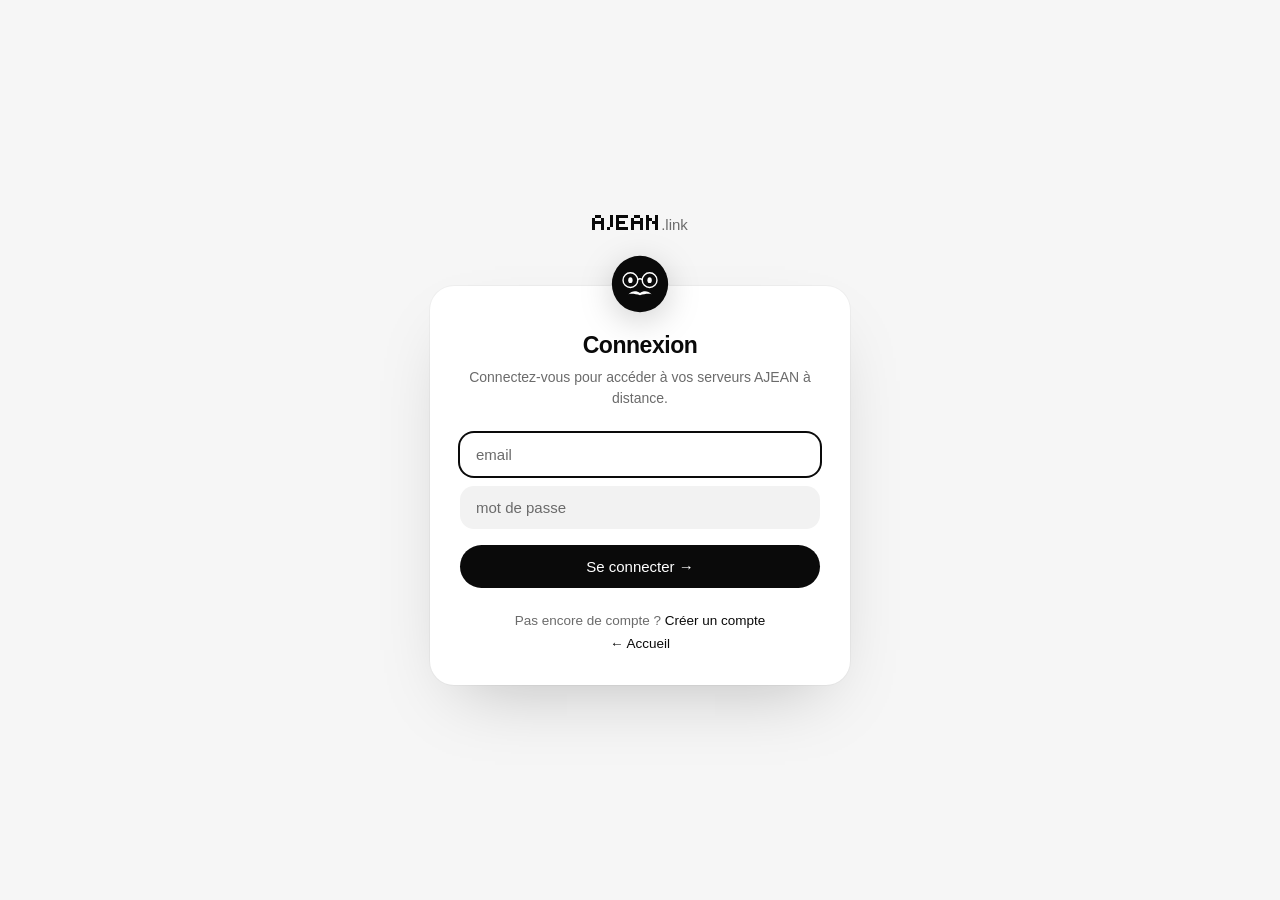
==== commit 4d8c6c34: "Interface v0.20.0 Co-Authored-By: Claude Fable 5.2 <noreply@anthropic.com>" ====
--- a/app.html
+++ b/app.html
@@ -1,567 +1,567 @@
-<!doctype html>
-<!-- GÉNÉRÉ par assemble.ps1 depuis src/ — NE PAS ÉDITER app.html DIRECTEMENT -->
-<html lang="fr"><head>
-<meta charset="utf-8"><meta name="viewport" content="width=device-width,initial-scale=1">
-<link rel="icon" href="data:image/svg+xml,<svg xmlns='http://www.w3.org/2000/svg' viewBox='0 0 12 12'><rect width='12' height='12' rx='2' ry='2' fill='%23000'/><rect x='6' y='3' width='2' height='2' fill='%23fff'/><rect x='6' y='5' width='2' height='2' fill='%23fff'/><rect x='4' y='7' width='2' height='2' fill='%23fff'/></svg>">
-<link rel="apple-touch-icon" href="[data-uri]">
-<title>AJEAN</title>
-<script>try{document.documentElement.setAttribute('data-theme',localStorage.getItem('jean-theme')||'light')}catch(e){document.documentElement.setAttribute('data-theme','light')}</script>
-<style>
-/* Charte AJEAN (identique à ajean.app et au thème de l'app) : noir et blanc,
-   ultra sobre — fond blanc, bordures grises de 1 px, coins arrondis, police
-   système. Variante sombre par data-theme="dark" (bouton du header). */
-:root,[data-theme="light"]{color-scheme:light;--bg:#ffffff;--panel:#fafafa;--panel2:#f5f5f5;--border:#e5e5e5;
---line2:#d4d4d4;--soft:#f5f5f5;--text:#0a0a0a;--dim:#6b6b6b;--accent:#0a0a0a;--blue:#0a0a0a;
---accent-bg:rgba(0,0,0,.05);--ok:#0a0a0a;--warn:#6b6b6b;--err:#c0392b;--mag:#6b6b6b;--code-bg:#f5f5f5}
-[data-theme="dark"]{color-scheme:dark;--bg:#0a0a0a;--panel:#141414;--panel2:#1c1c1c;--border:#262626;
---line2:#333333;--soft:#1c1c1c;--text:#f5f5f5;--dim:#8e8e8e;--accent:#f5f5f5;--blue:#f5f5f5;
---accent-bg:rgba(255,255,255,.07);--ok:#f5f5f5;--warn:#8e8e8e;--err:#f2777a;--mag:#8e8e8e;--code-bg:#000000}
-*{box-sizing:border-box;margin:0;padding:0}
-body{background:var(--bg);color:var(--text);font-family:-apple-system,BlinkMacSystemFont,'Segoe UI',Inter,Helvetica,Arial,sans-serif;font-size:15px;-webkit-font-smoothing:antialiased;line-height:1.5;overscroll-behavior-y:none}
-header{position:sticky;top:0;z-index:15;display:flex;align-items:center;gap:14px;padding:12px 20px;background:var(--bg);border-bottom:1px solid var(--border)}
-.brand{display:flex;align-items:center;gap:0;font-weight:600;font-size:18px}
-/* Logo en pixels : hauteur multiple de 5 (la grille fait 5 modules de haut),
-   sinon les colonnes sortent inégales au rendu. */
-.brand svg{height:15px;width:auto;display:block;shape-rendering:crispEdges;fill:var(--text)}
-/* « .link » calé sur la ligne de base du logo : sans line-height:1 sa boîte de
-   texte est bien plus haute que le logo et le centrage la fait flotter. */
-.brand .dom{color:var(--dim);font-size:15px;font-weight:400;line-height:1;position:relative;top:2px}
-.accent{color:var(--accent)}
-header .sp{flex:1}
-.iconbtn{width:38px;height:38px;border:0;background:transparent;color:var(--dim);cursor:pointer;display:grid;place-items:center;transition:.12s}
-.iconbtn:hover{color:var(--accent)}
-.iconbtn svg{display:block}
-.wrap{max-width:1000px;margin:0 auto;padding:24px 20px 70px}
-.sec{display:flex;align-items:center;gap:10px;margin:22px 0 14px}
-.sec h2{font-size:16px;font-weight:600;color:var(--text)}
-.sec .ct{color:var(--dim);font-size:11px;background:var(--panel);border:1px solid var(--border);padding:1px 8px;border-radius:10px}
-.sec .sp{flex:1}
-.lead{color:var(--dim);font-size:13px;line-height:1.5;margin-top:6px}
-.btn{border:1px solid var(--border);background:var(--panel);color:var(--text);border-radius:6px;padding:8px 14px;cursor:pointer;font:inherit;font-size:13px;font-weight:600;transition:.12s}
-.btn:hover{border-color:var(--accent);color:var(--accent)}
-.btn.primary{background:var(--blue);border-color:var(--blue);color:var(--bg)}
-.btn.primary:hover{opacity:.82;color:var(--bg)}
-.btn.subtle{background:transparent;border-color:transparent;color:var(--dim);font-weight:500;padding:5px 10px}
-.btn.subtle:hover{background:var(--panel);border-color:var(--border);color:var(--text)}
-.btn.danger{border-color:var(--err);color:var(--err)}
-.btn.danger:hover{background:var(--err);border-color:var(--err);color:#ffffff}
-.btn.sm{padding:6px 10px;font-size:12px;flex:none}
-.grid{display:grid;gap:14px;grid-template-columns:repeat(auto-fill,minmax(300px,1fr))}
-.tile{position:relative;background:var(--panel);border:1px solid var(--border);border-radius:8px;padding:16px;display:flex;flex-direction:column;gap:10px;transition:border-color .12s}
-.tile.srv{cursor:pointer}
-.tile.srv:hover{border-color:var(--accent)}
-.tile.srv.off{opacity:.62}
-.top{display:flex;align-items:center;gap:10px;padding-right:16px}
-.dot{width:9px;height:9px;border-radius:50%;background:var(--dim);flex:none}
-.dot.on{background:var(--ok)}
-.name{font-weight:600;font-size:15px;flex:1;overflow:hidden;text-overflow:ellipsis;white-space:nowrap}
-.hcol{display:flex;flex-direction:column;gap:3px;flex:1;min-width:0}
-.hcol .name{flex:none}
-.subln{display:flex;align-items:center;min-width:0;font-size:12px;color:var(--dim)}
-.subln .host{min-width:0;overflow:hidden;text-overflow:ellipsis;white-space:nowrap}
-.subln .st-t{flex:none;white-space:nowrap}
-.subln .st-t::before{content:'·';margin:0 6px;opacity:.55}
-.offhint{font-size:11px;color:var(--dim);margin-top:6px}
-.modelrow{display:flex;align-items:center;min-width:0;margin-top:1px;margin-bottom:10px}
-.mbadge{font-size:14px;font-weight:600;color:var(--accent);overflow:hidden;text-overflow:ellipsis;white-space:nowrap;min-width:0}
-.vram{display:flex;flex-direction:column;gap:7px;margin-top:2px}
-.gline{display:flex;align-items:center;gap:9px;min-width:0}
-.gline .gbar{flex:1}
-.vlabel{font-size:11px;color:var(--dim);flex:none;white-space:nowrap}
-/* Jauge : aplat neutre (le dégradé bleu venait de la charte précédente) ;
-   le rail se détache du fond de la tuile, pas l'inverse. */
-.gbar{height:5px;border-radius:99px;background:var(--border);overflow:hidden}
-.gbar i{display:block;height:100%;border-radius:99px;background:var(--text);transition:width .35s ease}
-.muted{color:var(--dim);font-size:12px}
-.empty{grid-column:1/-1;text-align:center;color:var(--dim);padding:40px 20px;border:1px dashed var(--border);border-radius:8px}
-.kv{display:flex;justify-content:space-between;font-size:12px;color:var(--dim);gap:8px;padding:3px 0;border-bottom:1px solid var(--border)}
-.kv b{color:var(--text);font-weight:600;text-align:right;overflow:hidden;text-overflow:ellipsis;white-space:nowrap}
-.modal{position:fixed;inset:0;background:rgba(0,0,0,.6);display:none;place-items:center;z-index:40;padding:16px}
-.modal.show{display:grid}
-.sheet{background:var(--panel);border:1px solid var(--border);border-radius:10px;padding:24px;width:100%;max-width:480px;max-height:90vh;overflow:auto}
-.sheet h3{margin-bottom:18px;font-size:16px;font-weight:600;color:var(--accent)}
-.field{margin-bottom:13px}
-.field label{display:block;font-size:11px;color:var(--dim);margin-bottom:6px;text-transform:uppercase;letter-spacing:.08em}
-.field input{width:100%;padding:10px 12px;border-radius:6px;border:1px solid var(--border);background:var(--bg);color:var(--text);font:inherit;font-size:14px}
-.field input:focus{outline:none;border-color:var(--accent)}
-.hint{font-size:11px;color:var(--dim);margin-top:6px}
-.reveal{display:flex;gap:8px;align-items:stretch;margin-top:6px}
-.reveal code{flex:1;background:var(--bg);border:1px solid var(--border);border-radius:6px;padding:10px 12px;font-size:12px;color:var(--accent);word-break:break-all;user-select:all}
-.keys-head{margin:20px 0 8px;font-size:11px;color:var(--dim);text-transform:uppercase;letter-spacing:.08em}
-.keyrow{display:flex;align-items:center;gap:10px;padding:9px 0;border-bottom:1px solid var(--border);font-size:13px}
-.kinfo{display:flex;flex-direction:column;gap:2px;min-width:0}
-.keyrow .km{color:var(--text);font-size:12px}
-.kassoc{font-size:11px;color:var(--ok)}
-.kfree{font-size:11px;color:var(--dim)}
-.keyrow .kd{color:var(--dim);font-size:11px;margin-left:auto;flex-shrink:0}
-.keyrow button{background:none;border:1px solid var(--border);color:var(--dim);border-radius:6px;padding:4px 9px;cursor:pointer;font:inherit;font-size:12px}
-.keyrow button:hover{border-color:var(--err);color:var(--err)}
-.row{display:flex;gap:8px;justify-content:flex-end;margin-top:18px}
-.seshead{margin:14px 0 6px;font-size:12px;color:var(--dim);text-transform:uppercase;letter-spacing:.04em}
-.seslist{display:flex;flex-direction:column;gap:6px;max-height:230px;overflow:auto}
-.ses{display:flex;align-items:center;gap:10px;padding:9px 11px;border:1px solid var(--border);border-radius:7px;background:var(--bg)}
-.ses .sesinfo{display:flex;flex-direction:column;gap:2px;min-width:0;flex:1}
-.ses .sesinfo b{font-size:13px;display:flex;align-items:center;gap:7px}
-.ses .sub{font-size:11px;color:var(--dim);white-space:nowrap;overflow:hidden;text-overflow:ellipsis}
-.ses .badge{font-size:10px;font-weight:600;color:var(--ok);border:1px solid var(--ok);border-radius:20px;padding:1px 7px}
-#toast{position:fixed;bottom:20px;left:50%;transform:translateX(-50%);background:var(--panel);border:1px solid var(--border);color:var(--text);padding:9px 16px;border-radius:6px;opacity:0;transition:.2s;pointer-events:none;z-index:50;font-size:13px}
-#toast.show{opacity:1}
-@media (hover:none) and (pointer:coarse){input,.field input{font-size:16px}}
-.tabs{max-width:1000px;margin:0 auto;padding:0 20px;display:flex;gap:4px;border-bottom:1px solid var(--border)}
-.tab{background:none;border:0;border-bottom:2px solid transparent;color:var(--dim);font:inherit;font-size:14px;font-weight:600;padding:12px 14px;cursor:pointer}
-.tab.on{color:var(--text);border-bottom-color:var(--accent)}
-.tab:hover{color:var(--text)}
-.tbadge{display:inline-block;min-width:16px;text-align:center;background:var(--err);color:#fff;border-radius:9px;font-size:10px;padding:0 5px;margin-left:6px}
-.tabview{display:none}.tabview.on{display:block}
-.hidden{display:none}
-.artcard{display:flex;align-items:flex-start;gap:12px;background:var(--panel);border:1px solid var(--border);border-radius:10px;padding:16px 18px;margin-bottom:10px;cursor:pointer;transition:border-color .12s,background .12s}
-.artcard:hover{border-color:var(--accent);background:var(--accent-bg)}
-.artcard .qm{flex:none;width:26px;height:26px;border-radius:7px;background:var(--accent-bg);color:var(--accent);display:grid;place-items:center;font-weight:700;font-size:14px}
-.artcard .ac{min-width:0;flex:1}
-.artcard b{font-size:15px;font-weight:600;display:block}.artcard .ex{color:var(--dim);font-size:12.5px;margin-top:4px;display:-webkit-box;-webkit-line-clamp:2;-webkit-box-orient:vertical;overflow:hidden}
-.artcard .chev{flex:none;color:var(--dim);align-self:center}
-.md{line-height:1.7;font-size:15px;color:var(--text)}
-.md>*:first-child{margin-top:0}
-.md h1,.md h2,.md h3{margin:24px 0 10px;line-height:1.3;font-weight:700}
-.md h1{font-size:21px;border-bottom:1px solid var(--border);padding-bottom:7px}
-.md h2{font-size:17px}
-.md h3{font-size:12px;color:var(--dim);text-transform:uppercase;letter-spacing:.05em;font-weight:700}
-.md p{margin:11px 0}
-.md ul,.md ol{margin:11px 0;padding-left:22px}.md li{margin:6px 0;padding-left:4px}
-.md li::marker{color:var(--accent)}
-.md strong{color:var(--text);font-weight:700}
-.md a{color:var(--accent);text-decoration:underline;text-underline-offset:2px}
-.md code{background:var(--code-bg);border:1px solid var(--border);border-radius:5px;padding:1.5px 6px;font-size:.86em;color:var(--accent)}
-.md pre{background:var(--code-bg);border:1px solid var(--border);border-radius:8px;padding:13px 15px;overflow-x:auto;margin:12px 0;line-height:1.55}
-.md pre code{border:0;padding:0;background:none;color:var(--text);font-size:13px}
-.md blockquote{border-left:3px solid var(--accent);background:var(--accent-bg);border-radius:0 8px 8px 0;padding:10px 14px;color:var(--text);margin:14px 0}
-.md blockquote p{margin:0}
-.md hr{border:0;border-top:1px solid var(--border);margin:24px 0}
-.md img{max-width:100%;height:auto;border-radius:8px}
-/* Tableaux : enveloppés dans .tw (scroll horizontal sur mobile), séparateurs
-   horizontaux seulement = plus lisible que la grille complète. */
-.tw{overflow-x:auto;margin:16px 0;border:1px solid var(--border);border-radius:10px}
-.md table{width:100%;border-collapse:collapse;font-size:13.5px}
-.md thead th{background:var(--panel2);text-align:left;font-weight:600;white-space:nowrap}
-.md th,.md td{padding:10px 14px;border-bottom:1px solid var(--border);vertical-align:top}
-.md tbody tr:last-child td{border-bottom:0}
-.md tbody tr:nth-child(even){background:var(--accent-bg)}
-.md td code{white-space:nowrap}
-.chat{border:1px solid var(--border);border-radius:8px;background:var(--panel);min-height:44vh;max-height:60vh;overflow:auto;padding:16px;display:flex;flex-direction:column;gap:10px}
-.chat .empty2{margin:auto;text-align:center;color:var(--dim)}
-.msg{max-width:80%;padding:9px 13px;border-radius:12px;font-size:14px;line-height:1.45;white-space:pre-wrap;word-break:break-word}
-.msg.admin{align-self:flex-start;background:var(--bg);border:1px solid var(--border)}
-.msg.user{align-self:flex-end;background:var(--blue);color:var(--bg)}
-.msg .mt{display:block;font-size:9px;opacity:.6;margin-top:4px}
-.msg img{display:block;max-width:220px;max-height:300px;width:auto;border-radius:8px;margin:2px 0;cursor:zoom-in}
-.chatbar{display:flex;gap:8px;align-items:flex-end;margin-top:10px}
-.chatbar .iconbtn{flex:none;width:42px;height:42px;padding:0;font-size:18px;display:inline-flex;align-items:center;justify-content:center}
-.chatbar textarea{flex:1;padding:10px 12px;border-radius:8px;border:1px solid var(--border);background:var(--panel);color:var(--text);font:inherit;font-size:14px;resize:none;max-height:140px}
-.chatbar textarea:focus{outline:none;border-color:var(--accent)}
-
-/* ===== Habillage 2026-10 : même charte que l'app AJEAN, ajean.app et les pages
-   de connexion. Fonds pleins sans bordure, coins très arrondis, boutons pilule,
-   onglets en pastille, police Inter. Surcharge les règles ci-dessus. ===== */
-:root,[data-theme="light"]{--bg:#f6f6f6;--panel:#ffffff;--panel2:#f2f2f2;--field:#f2f2f2;--border:#ececec;--dim:#6b6b6b}
-[data-theme="dark"]{--bg:#0d0d0e;--panel:#18181a;--panel2:#222225;--field:#222225;--border:#2a2a2d;--dim:#8e8e93}
-body{font-family:Inter,-apple-system,BlinkMacSystemFont,'Segoe UI',Helvetica,Arial,sans-serif}
-header{background:color-mix(in srgb,var(--bg) 86%,transparent);backdrop-filter:saturate(180%) blur(10px);
-  -webkit-backdrop-filter:saturate(180%) blur(10px);border-bottom:0;padding:14px 22px}
-.iconbtn{border-radius:999px;width:40px;height:40px}
-.iconbtn:hover{background:var(--panel2);color:var(--text)}
-/* onglets : une pastille qui glisse sous le choix actif, comme les sélecteurs de l'app */
-.tabs{border-bottom:0;padding:6px 20px 0;gap:4px;justify-content:center}
-.tabs .tab{border:0;border-radius:999px;padding:8px 18px;font-weight:500;color:var(--dim);transition:background .15s,color .15s}
-.tabs .tab.on{background:var(--panel);color:var(--text);box-shadow:0 1px 6px rgba(0,0,0,.06)}
-.tabs .tab:hover{color:var(--text)}
-.wrap{padding-top:18px}
-.sec{margin:26px 0 16px}
-.sec h2{font-size:22px;font-weight:650;letter-spacing:-.02em}
-.sec .ct{border:0;background:var(--panel2);font-size:12px;font-weight:600;padding:2px 9px}
-/* boutons */
-.btn{border:0;border-radius:999px;padding:9px 16px;background:var(--panel2);font-weight:500;font-size:13.5px;transition:opacity .15s,transform .15s,background .15s}
-.btn:hover{border:0;color:var(--text);opacity:.85}
-.btn:active{transform:scale(.97)}
-.btn.primary,.btn.primary:hover{background:var(--text);color:var(--panel)}
-.btn.subtle{background:transparent;padding:7px 12px}
-.btn.subtle:hover{background:var(--panel2)}
-.btn.danger{background:rgba(192,57,43,.1);color:var(--err)}
-.btn.danger:hover{background:var(--err);color:#fff;opacity:1}
-/* cartes serveur */
-.grid{gap:16px}
-.tile{border:0;border-radius:20px;padding:20px;background:var(--panel);
-  box-shadow:0 1px 2px rgba(0,0,0,.04);transition:transform .18s,box-shadow .18s}
-.tile.srv:hover{border:0;transform:translateY(-2px);box-shadow:0 18px 40px -22px rgba(0,0,0,.35)}
-[data-theme="dark"] .tile{box-shadow:0 0 0 1px rgba(255,255,255,.04)}
-.tile.srv.off{opacity:.6}
-.name{font-size:16px;font-weight:600}
-.dot{width:10px;height:10px;box-shadow:0 0 0 4px var(--panel2)}
-.dot.on{background:#0a0a0a;animation:pulse 2.4s ease-in-out infinite}
-[data-theme="dark"] .dot.on{background:#f5f5f5}
-@keyframes pulse{50%{opacity:.35}}
-.mbadge{font-size:15px}
-.gbar{height:6px;background:var(--panel2)}
-.vlabel{font-size:11.5px}
-.empty{border:0;border-radius:20px;background:var(--panel);padding:48px 20px}
-/* fenêtres */
-.modal{background:rgba(0,0,0,.42);backdrop-filter:blur(3px);-webkit-backdrop-filter:blur(3px)}
-.sheet{border:0;border-radius:24px;padding:28px;box-shadow:0 40px 90px -30px rgba(0,0,0,.45)}
-.sheet h3{font-size:19px;font-weight:650;letter-spacing:-.01em;color:var(--text)}
-.field label{font-size:12px;letter-spacing:.06em}
-.field input,.chatbar textarea{border:0;border-radius:14px;background:var(--field);padding:12px 14px;transition:box-shadow .15s,background .15s}
-.field input:focus,.chatbar textarea:focus{border:0;background:var(--panel);box-shadow:0 0 0 2px var(--text)}
-.kv{font-size:13px;padding:9px 0;border-bottom:1px solid var(--border)}
-.reveal code{border:0;border-radius:12px;background:var(--field)}
-.keyrow{border-bottom:1px solid var(--border)}
-.keyrow button{border:0;border-radius:999px;background:var(--panel2);padding:5px 12px}
-.keyrow button:hover{background:rgba(192,57,43,.12);color:var(--err)}
-.ses{border:0;border-radius:14px;background:var(--panel2);padding:11px 14px}
-.ses .badge{border:0;background:var(--text);color:var(--panel);padding:2px 8px}
-#toast{border:0;border-radius:999px;background:var(--text);color:var(--panel);padding:10px 18px;box-shadow:0 10px 30px -10px rgba(0,0,0,.4)}
-/* aide et support */
-.artcard{border:0;border-radius:18px;padding:18px 20px;background:var(--panel)}
-.artcard:hover{border:0;background:var(--panel);transform:translateY(-1px);box-shadow:0 14px 34px -22px rgba(0,0,0,.35)}
-.artcard .qm{border-radius:999px;background:var(--panel2)}
-.chat{border:0;border-radius:20px;background:var(--panel);padding:18px}
-.msg{border-radius:18px;padding:10px 14px}
-.msg.admin{border:0;background:var(--panel2)}
-.msg.user{background:var(--text);color:var(--panel)}
-.chatbar .iconbtn{background:var(--panel)}
-.md pre,.md code,.tw{border:0}
-.md pre{border-radius:14px}
-</style></head><body>
-
-<header>
-  <div class="brand"><svg viewBox="0 0 23 5" shape-rendering="crispEdges" fill="currentColor" role="img" aria-label="AJEAN"><rect x="1" y="0" width="2" height="1"/><rect x="0" y="1" width="1" height="1"/><rect x="3" y="1" width="1" height="1"/><rect x="0" y="2" width="4" height="1"/><rect x="0" y="3" width="1" height="1"/><rect x="3" y="3" width="1" height="1"/><rect x="0" y="4" width="1" height="1"/><rect x="3" y="4" width="1" height="1"/><rect x="6" y="0" width="1" height="1"/><rect x="6" y="1" width="1" height="1"/><rect x="6" y="2" width="1" height="1"/><rect x="6" y="3" width="1" height="1"/><rect x="5" y="4" width="1" height="1"/><rect x="8" y="0" width="4" height="1"/><rect x="8" y="1" width="1" height="1"/><rect x="8" y="2" width="3" height="1"/><rect x="8" y="3" width="1" height="1"/><rect x="8" y="4" width="4" height="1"/><rect x="14" y="0" width="2" height="1"/><rect x="13" y="1" width="1" height="1"/><rect x="16" y="1" width="1" height="1"/><rect x="13" y="2" width="4" height="1"/><rect x="13" y="3" width="1" height="1"/><rect x="16" y="3" width="1" height="1"/><rect x="13" y="4" width="1" height="1"/><rect x="16" y="4" width="1" height="1"/><rect x="18" y="0" width="1" height="1"/><rect x="21" y="0" width="1" height="1"/><rect x="18" y="1" width="2" height="1"/><rect x="21" y="1" width="1" height="1"/><rect x="18" y="2" width="1" height="1"/><rect x="20" y="2" width="2" height="1"/><rect x="18" y="3" width="1" height="1"/><rect x="21" y="3" width="1" height="1"/><rect x="18" y="4" width="1" height="1"/><rect x="21" y="4" width="1" height="1"/></svg><span class="dom">.link</span></div>
-  <span class="sp"></span>
-  <button class="iconbtn" id="themeBtn" onclick="toggleTheme()" title="Thème clair / sombre" aria-label="Changer de thème"></button>
-  <button class="iconbtn" id="acctBtn" onclick="openAccount()" title="Mon compte" aria-label="Mon compte"><svg viewBox="0 0 24 24" width="24" height="24" fill="none" stroke="currentColor" stroke-width="2" stroke-linecap="round" stroke-linejoin="round"><circle cx="12" cy="8" r="3.6"/><path d="M5 20c0-3.6 3.1-5.5 7-5.5s7 1.9 7 5.5"/></svg></button>
-</header>
-
-<div class="wrap">
-  <div class="tabview on" id="view-servers">
-    <div class="sec"><h2>Mes serveurs</h2><span class="ct" id="srvCt">0</span><span class="sp"></span>
-      <button class="btn subtle" onclick="openKeys()">Gérer les clés</button></div>
-    <div class="grid" id="grid" style="margin-top:14px"></div>
-  </div>
-</div>
-
-<div class="modal" id="srvModal"><div class="sheet">
-  <h3>Éditer le serveur</h3>
-  <input type="hidden" id="sId">
-  <div class="field"><label>Nom du serveur</label><input id="sName" placeholder="ex : Studio RTX"></div>
-  <div class="row"><button class="btn danger" onclick="delServer()" style="margin-right:auto">Retirer du compte</button>
-    <button class="btn" onclick="closeSrv()">Annuler</button>
-    <button class="btn primary" onclick="saveServer()">Enregistrer</button></div>
-</div></div>
-
-<div class="modal" id="keyModal"><div class="sheet">
-  <h3>Clés de liaison</h3>
-  <p class="muted">Génère une clé de liaison (une par serveur) puis gère-les ici. Sur la machine, une fois AJEAN installé, lance la commande affichée.</p>
-  <div id="keyReveal" style="display:none">
-    <div class="reveal"><code id="keyCmd"></code><button class="btn" onclick="copyCmd()">Copier</button></div>
-    <p class="hint">⚠️ Copie-la maintenant — elle ne sera plus affichée en clair. Le serveur apparaîtra ici dès qu'il se connecte.</p>
-  </div>
-  <button class="btn primary" id="genBtn" onclick="genKey()" style="margin-top:10px">+ Générer une clé</button>
-  <div class="keys-head">Clés existantes</div>
-  <div id="keyList"><p class="muted">—</p></div>
-  <div class="row"><button class="btn" onclick="closeKeys()">Fermer</button></div>
-</div></div>
-
-<div class="modal" id="acctModal"><div class="sheet">
-  <h3>Mon compte</h3>
-  <div class="kv"><span>Email</span><b id="acctEmail"></b></div>
-  <div class="kv"><span>Serveurs connectés</span><b id="acctSrv"></b></div>
-  <div class="kv"><span>Chiffrement</span><b>🔒 bout en bout (OPAQUE)</b></div>
-  <div class="seshead">Sessions ouvertes</div>
-  <div id="acctSessions" class="seslist"></div>
-  <div class="row"><button class="btn danger" onclick="logout()" style="margin-right:auto">Se déconnecter</button>
-    <button class="btn" id="acctSubBtn" onclick="manageSub()">Gérer l'abonnement</button>
-    <button class="btn" onclick="closeAcct()">Fermer</button></div>
-</div></div>
-
-<div class="modal" id="confirmModal"><div class="sheet">
-  <h3 id="cfTitle">Confirmer</h3>
-  <p class="muted" id="cfMsg"></p>
-  <div class="row"><button class="btn" onclick="cfResolve(false)" id="cfNo">Annuler</button>
-    <button class="btn primary" onclick="cfResolve(true)" id="cfYes">Continuer</button></div>
-</div></div>
-
-<div class="modal" id="promptModal"><div class="sheet">
-  <h3 id="pmTitle">Saisir</h3>
-  <p class="muted" id="pmMsg"></p>
-  <div class="field"><input id="pmInput" autocomplete="off" spellcheck="false" onkeydown="if(event.key==='Enter')pmResolve(true)"></div>
-  <div class="row"><button class="btn" onclick="pmResolve(false)" id="pmNo">Annuler</button>
-    <button class="btn primary" onclick="pmResolve(true)" id="pmYes">Valider</button></div>
-</div></div>
-
-<div class="modal" id="welcomeModal"><div class="sheet" style="text-align:center">
-  <div style="font-size:44px;line-height:1;margin-bottom:12px">🎉</div>
-  <h3 style="color:var(--ok)">Bienvenue sur ajean.link !</h3>
-  <p class="muted" style="margin-bottom:16px">Merci — ton abonnement est <b style="color:var(--ok)">actif</b>. Tu peux maintenant accéder à tes serveurs AJEAN à distance, chiffré de bout en bout.</p>
-  <div class="kv"><span>Formule</span><b>4,80 €/mois · résiliable à tout moment</b></div>
-  <p class="hint" style="text-align:left;margin-top:12px">Prochaine étape : ouvre « Gérer les clés » pour lier un serveur avec <code>ajean link</code>.</p>
-  <div class="row"><button class="btn primary" onclick="closeWelcome()" style="margin:0 auto">Commencer →</button></div>
-</div></div>
-
-<div class="modal" id="subModal"><div class="sheet">
-  <h3>S'abonner à ajean.link</h3>
-  <p class="muted" id="subMsg">Accès distant illimité à tes serveurs AJEAN, partout, chiffré de bout en bout — sans ouvrir de port.</p>
-  <div class="kv"><span>Formule</span><b>4,80 €/mois · sans engagement</b></div>
-  <div class="kv"><span>Résiliation</span><b>à tout moment</b></div>
-  <div class="row"><button class="btn subtle" onclick="logout()" style="margin-right:auto">Se déconnecter</button>
-    <button class="btn primary" id="subBtn" onclick="startCheckout()">S'abonner — 4,80 €/mois →</button></div>
-</div></div>
-
-<div id="toast"></div>
-<script>
-// --- Boîte noire : ce code est servi par GitHub Pages (app.ajean.link), une origine
-// que le relais NE contrôle PAS. Les appels API vont, eux, au relais (ajean.link) ; ce
-// shim réécrit tout chemin API absolu-racine vers le relais avec le cookie de session.
-var API='https://ajean.link';
-(function(){var _f=window.fetch.bind(window);
-  window.fetch=function(u,opt){
-    if(typeof u==='string'&&u.charAt(0)==='/'&&!/^\/(opaque\.wasm|wasm_exec\.js|marked\.min\.js|e2e\.js)/.test(u)){
-      u=API+u;opt=Object.assign({credentials:'include'},opt||{});
-    }
-    return _f(u,opt);};})();
-</script>
-<script src="/wasm_exec.js"></script>
-<script src="/e2e.js?v=20261111142856"></script>
-<script src="/marked.min.js"></script>
-<script>
-var BUILD='20261111142856'; // tamponné par build-server-ui.ps1 (anti-cache)
-var MACHINES=[],PROBE={},SCARDS={},SIG_M='',EMAIL='';
-var ACTIVE=true; // abonnement actif ? (« payer ou rien » : sinon aucun accès distant)
-function toast(m){var t=document.getElementById('toast');t.textContent=m;t.classList.add('show');setTimeout(function(){t.classList.remove('show')},1900);}
-function esc(s){return (s||'').replace(/[&<>"]/g,function(c){return {'&':'&amp;','<':'&lt;','>':'&gt;','"':'&quot;'}[c];});}
-async function logout(){localStorage.removeItem('ajk');
-  // IMPORTANT : attendre la fin du POST /logout (sinon la navigation l'annule et
-  // le cookie de session n'est pas effacé → on reste connecté).
-  try{await fetch('/logout',{method:'POST'});}catch(e){}
-  location.href='/login.html';}
-async function j(u,opt){var r=await fetch(u,opt);if(r.status===401){location.href='/login.html';return null;}return r;}
-function jsonPost(u,b){return j(u,{method:'POST',headers:{'Content-Type':'application/json'},body:JSON.stringify(b)});}
-function machineById(id){return MACHINES.find(function(x){return x.id===id});}
-function machineName(id){var m=machineById(id);return m?m.name:id;}
-
-/* ---- petites modales (askConfirm/askPrompt) utilisées aussi par e2e.js ------- */
-var _cf=null;
-function askConfirm(opt){opt=opt||{};
-  document.getElementById('cfTitle').textContent=opt.title||'Confirmer';
-  document.getElementById('cfMsg').textContent=opt.msg||'';
-  document.getElementById('cfYes').textContent=opt.yes||'Continuer';
-  document.getElementById('cfNo').textContent=opt.no||'Annuler';
-  document.getElementById('confirmModal').classList.add('show');
-  return new Promise(function(r){_cf=r;});}
-function cfResolve(v){document.getElementById('confirmModal').classList.remove('show');if(_cf){var f=_cf;_cf=null;f(v);}}
-var _pm=null;
-function askPrompt(opt){opt=opt||{};
-  document.getElementById('pmTitle').textContent=opt.title||'Saisir';
-  document.getElementById('pmMsg').textContent=opt.msg||'';
-  document.getElementById('pmYes').textContent=opt.yes||'Valider';
-  document.getElementById('pmNo').textContent=opt.no||'Annuler';
-  var inp=document.getElementById('pmInput');inp.value='';inp.placeholder=opt.placeholder||'';
-  document.getElementById('promptModal').classList.add('show');setTimeout(function(){inp.focus();},50);
-  return new Promise(function(r){_pm=r;});}
-function pmResolve(ok){document.getElementById('promptModal').classList.remove('show');
-  var v=ok?document.getElementById('pmInput').value.trim():'';if(_pm){var f=_pm;_pm=null;f(v);}}
-
-/* ---- Mon compte + sessions ---- */
-async function me(){var r=await j('/app/me');if(!r)return;var d=await r.json();EMAIL=d.email;}
-function openAccount(){document.getElementById('acctEmail').textContent=EMAIL;
-  document.getElementById('acctSrv').textContent=MACHINES.filter(function(m){return m.online}).length+' en ligne · '+MACHINES.length+' au total';
-  var sb=document.getElementById('acctSubBtn');
-  if(ACTIVE){sb.textContent='Gérer l\'abonnement';sb.className='btn';sb.onclick=manageSub;}
-  else{sb.textContent='S\'abonner';sb.className='btn primary';sb.onclick=function(){closeAcct();openSub();};}
-  document.getElementById('acctModal').classList.add('show');loadSessions();}
-function closeAcct(){document.getElementById('acctModal').classList.remove('show');}
-function ago(ts){if(!ts)return 'à l\'instant';var s=Math.floor(Date.now()/1000)-ts;
-  if(s<60)return 'à l\'instant';if(s<3600)return 'il y a '+Math.floor(s/60)+' min';
-  if(s<86400)return 'il y a '+Math.floor(s/3600)+' h';return 'il y a '+Math.floor(s/86400)+' j';}
-async function loadSessions(){var el=document.getElementById('acctSessions');
-  el.innerHTML='<div class="hint">Chargement…</div>';
-  var r=await j('/app/sessions');if(!r)return;var ss=((await r.json()).sessions)||[];
-  if(!ss.length){el.innerHTML='<div class="hint">Aucune session.</div>';return;}
-  el.innerHTML=ss.map(function(s){return '<div class="ses"><div class="sesinfo">'+
-    '<b>'+esc(s.device||'Appareil')+(s.current?' <span class="badge">cet appareil</span>':'')+'</b>'+
-    '<span class="sub">'+esc(s.ip||'IP inconnue')+' · vu '+ago(s.lastSeen)+'</span></div>'+
-    (s.current?'':'<button class="btn danger sm" onclick="revokeSession(\''+s.id+'\')">Déconnecter</button>')+
-    '</div>';}).join('');}
-async function revokeSession(id){if(!confirm('Déconnecter cet appareil ?'))return;
-  await jsonPost('/app/session/revoke',{id:id});toast('Appareil déconnecté');loadSessions();}
-
-/* ---- clés de liaison (1 par serveur) ---- */
-function openKeys(){document.getElementById('keyReveal').style.display='none';
-  document.getElementById('genBtn').style.display='';loadKeys();
-  document.getElementById('keyModal').classList.add('show');}
-function closeKeys(){document.getElementById('keyModal').classList.remove('show');}
-async function loadKeys(){var r=await j('/app/keys');if(!r)return;var d=await r.json();
-  var el=document.getElementById('keyList');
-  if(!d.keys.length){el.innerHTML='<p class="muted">Aucune clé. Génère-en une ci-dessus.</p>';return;}
-  el.innerHTML='';d.keys.forEach(function(k){var row=document.createElement('div');row.className='keyrow';
-    var srv=(k.servers||[]);
-    var assoc=srv.length?'<span class="kassoc">🔗 '+srv.map(function(s){return esc(s.name)+(s.online?' ●':'')}).join(', ')+'</span>':'<span class="kfree">libre</span>';
-    var names=srv.map(function(s){return s.name}).join(', ');
-    row.innerHTML='<div class="kinfo"><span class="km">'+esc(k.mask)+'</span>'+assoc+'</div>'+
-      '<span class="kd">'+(k.created||'').slice(0,10)+'</span>'+
-      '<button onclick="revokeKey(\''+k.id+'\',\''+esc(names)+'\')">Révoquer</button>';
-    el.appendChild(row);});}
-async function genKey(){var r=await jsonPost('/app/key/new',{});if(!r)return;var d=await r.json();
-  document.getElementById('keyCmd').textContent=d.command;
-  document.getElementById('keyReveal').style.display='';
-  document.getElementById('genBtn').style.display='none';loadKeys();}
-function copyCmd(){var t=document.getElementById('keyCmd').textContent;
-  if(navigator.clipboard)navigator.clipboard.writeText(t).then(function(){toast('Commande copiée ✓')});else toast('Copie manuelle');}
-async function revokeKey(id,names){var msg=names?('⚠️ Cette clé est utilisée par : '+names+'.\nCe(s) serveur(s) seront déconnectés et devront être re-linkés. Révoquer ?'):'Révoquer cette clé ?';
-  if(!confirm(msg))return;
-  await jsonPost('/app/key/remove',{id:id});toast('Clé révoquée');loadKeys();}
-
-/* ---- éditer un serveur (renommer / retirer) ---- */
-function editServer(id,name){document.getElementById('sId').value=id;document.getElementById('sName').value=name;
-  document.getElementById('srvModal').classList.add('show');}
-function closeSrv(){document.getElementById('srvModal').classList.remove('show');}
-async function saveServer(){var id=document.getElementById('sId').value,name=document.getElementById('sName').value.trim();
-  if(!name){toast('Donne un nom');return;}
-  await jsonPost('/app/machine/rename',{id:id,name:name});closeSrv();toast('Enregistré ✓');load();}
-async function delServer(){var id=document.getElementById('sId').value,name=document.getElementById('sName').value;
-  if(!confirm('Retirer « '+name+' » du compte ?'))return;
-  await jsonPost('/app/machine/remove',{id:id});closeSrv();toast('Retiré');load();}
-
-/* ---- cartes serveur : statut/modèle/VRAM via la boîte noire (e2ecall) -------- */
-async function probe(m){var out={};
-  try{var s=await e2ecall(m,'GET','/api/status');out.health=s.health;out.ctx=s.ctx;}
-  catch(e){if(String(e).indexOf('e2e-unconfirmed')>=0)out.locked=true;return out;}
-  try{var ps=await e2ecall(m,'GET','/api/presets');var a=(ps||[]).find(function(p){return p.active});if(a){out.model=a.name;out.quant=a.quant;}}catch(e){}
-  try{var g=await e2ecall(m,'GET','/api/vram');if(g&&g.length)out.gpus=g;}catch(e){}
-  return out;}
-function probeSkeleton(){return '<div class="body">'+
-  '<div class="modelrow" style="display:none"><span class="mbadge"></span></div>'+
-  '<div class="vram" style="display:none"></div></div>';}
-function updateProbe(card,p){var b=card.querySelector('.body');if(!b)return;
-  var st=card.querySelector('.st-t');if(st)st.textContent=p.health?'prêt':'démarrage';
-  var mr=b.querySelector('.modelrow'),mb=b.querySelector('.mbadge');
-  if(mr){if(p.model){mb.textContent=p.model+(p.quant?' · '+p.quant:'');mr.style.display='';}else mr.style.display='none';}
-  var vr=b.querySelector('.vram');
-  if(vr){var gs=p.gpus||[];
-    if(vr.children.length!==gs.length)
-      vr.innerHTML=gs.map(function(){return '<div class="gline"><div class="gbar"><i style="width:0"></i></div><span class="vlabel"></span></div>';}).join('');
-    gs.forEach(function(g,i){var ln=vr.children[i];if(!ln)return;
-      var pct=g.total?Math.round(100*g.used/g.total):0;
-      ln.querySelector('i').style.width=pct+'%';
-      var nm=(gs.length>1&&g.name)?(g.name.replace(/NVIDIA |GeForce /g,'')+' · '):'';
-      ln.querySelector('.vlabel').textContent=nm+(g.used/1024).toFixed(1)+'/'+(g.total/1024).toFixed(0)+' GiB · '+pct+'%'+(g.util?' · ⚡'+g.util+'%':'');});
-    vr.style.display=gs.length?'':'none';}}
-function fillProbe(m,card){probe(m).then(function(p){PROBE[m.id]=p;updateProbe(card,p);
-  if(p.locked){var st=card.querySelector('.st-t');if(st){st.textContent='🔒 confirmer la boîte noire';st.style.cursor='pointer';st.title='Vérifier l\'empreinte E2E pour voir l\'état';
-    st.onclick=function(e){e.stopPropagation();e2eConfirm(m).then(function(){fillProbe(m,card);});};}}});}
-
-function serverCard(m){var d=document.createElement('div');d.className='tile srv'+(m.online?'':' off');
-  var body=m.online?probeSkeleton():'<div class="body"><div class="offhint">Clique pour renommer ou retirer</div></div>';
-  var status=m.online?'connexion…':'hors ligne';
-  d.innerHTML='<div class="top">'+
-      '<span class="hcol"><span class="name">'+esc(m.name)+'</span>'+
-      '<span class="subln"><span class="host">'+esc(m.hostname||m.id.slice(0,8))+'</span><span class="st-t">'+status+'</span></span></span>'+
-      '<span class="dot '+(m.online?'on':'')+'"></span></div>'+body;
-  // Serveur en ligne → on l'ouvre dans la vraie UI jean web (boîte noire). Hors ligne → édition.
-  // On MÉMORISE le dernier serveur ouvert : au prochain lancement de la PWA on y
-  // retourne direct (voir maybeAutoOpen), au lieu de repasser par « Mes serveurs ».
-  d.onclick=function(){if(m.online){try{localStorage.setItem('ajk-home',m.id);}catch(e){}location.href='server.html?m='+encodeURIComponent(m.id)+'&v='+BUILD;}else editServer(m.id,m.name);};
-  if(m.online&&PROBE[m.id])updateProbe(d,PROBE[m.id]);
-  return d;}
-
-function renderServers(){var g=document.getElementById('grid');g.innerHTML='';SCARDS={};
-  if(!MACHINES.length){g.innerHTML='<div class="empty">Aucun serveur connecté.<br>Clique « Gérer les clés » pour générer une clé de liaison.</div>';return;}
-  MACHINES.forEach(function(m){var c=serverCard(m);SCARDS[m.id]=c;g.appendChild(c);});}
-
-async function load(){
-  var rm=await j('/app/machines');if(!rm)return;MACHINES=(await rm.json()).machines;
-  document.getElementById('srvCt').textContent=MACHINES.length;
-  // rafraîchit l'état d'abonnement (mur d'abonnement si inactif)
-  try{var ru=await j('/app/usage');if(ru){ACTIVE=(await ru.json()).active;}}catch(e){}
-  var sigM=JSON.stringify(MACHINES.map(function(m){return [m.id,m.online,m.name,m.hostname]}));
-  if(sigM!==SIG_M){SIG_M=sigM;renderServers();}
-  MACHINES.forEach(function(m){if(m.online&&SCARDS[m.id])fillProbe(m,SCARDS[m.id]);});
-}
-/* ---- mur d'abonnement (« payer ou rien ») ---- */
-function openSub(){document.getElementById('subModal').classList.add('show');}
-function closeSub(){document.getElementById('subModal').classList.remove('show');}
-
-/* ---- abonnement Stripe (4,80 €/mois) ---- */
-async function startCheckout(){var b=document.getElementById('subBtn');b.disabled=true;b.textContent='Redirection…';
-  var r=await fetch('/billing/checkout',{method:'POST'});
-  if(!r.ok){b.disabled=false;b.textContent="S'abonner →";toast('Paiement indisponible pour le moment');return;}
-  var d=await r.json();location.href=d.url;}
-async function pollActivation(){for(var i=0;i<12;i++){await new Promise(function(r){setTimeout(r,2000);});
-    var r=await fetch('/billing/status');if(!r.ok)break;var s=await r.json();
-    if(s.active){ACTIVE=true;document.getElementById('subModal').classList.remove('show');showShell(true);welcome();await load();return;}}
-  document.getElementById('subMsg').textContent='Paiement bien pris en compte. Si l\'accès ne s\'ouvre pas, recharge la page dans une minute.';}
-// Écran de remerciement après paiement ; nettoie l'URL (?sub=ok) pour ne pas
-// ré-afficher au rechargement.
-function welcome(){try{history.replaceState({},'',location.pathname);}catch(e){}
-  document.getElementById('welcomeModal').classList.add('show');}
-function closeWelcome(){document.getElementById('welcomeModal').classList.remove('show');}
-async function manageSub(){var r=await fetch('/billing/portal',{method:'POST'});
-  if(!r.ok){toast('Gestion indisponible');return;}var d=await r.json();location.href=d.url;}
-
-/* ---- Thème clair / sombre (mêmes couleurs que jean web, mémorisé) ---- */
-var ICON_SUN='<svg viewBox="0 0 24 24" width="22" height="22" fill="none" stroke="currentColor" stroke-width="2" stroke-linecap="round" stroke-linejoin="round"><circle cx="12" cy="12" r="4.2"/><path d="M12 2v2.5M12 19.5V22M4.9 4.9l1.8 1.8M17.3 17.3l1.8 1.8M2 12h2.5M19.5 12H22M4.9 19.1l1.8-1.8M17.3 6.7l1.8-1.8"/></svg>';
-var ICON_MOON='<svg viewBox="0 0 24 24" width="22" height="22" fill="none" stroke="currentColor" stroke-width="2" stroke-linecap="round" stroke-linejoin="round"><path d="M21 12.8A8.5 8.5 0 1 1 11.2 3a6.6 6.6 0 0 0 9.8 9.8z"/></svg>';
-function applyTheme(t){document.documentElement.setAttribute('data-theme',t);
-  try{localStorage.setItem('jean-theme',t);}catch(e){}
-  var b=document.getElementById('themeBtn');if(b)b.innerHTML=(t==='light')?ICON_MOON:ICON_SUN;}
-function toggleTheme(){var cur=(document.documentElement.getAttribute('data-theme')==='light')?'light':'dark';
-  applyTheme(cur==='light'?'dark':'light');}
-applyTheme(document.documentElement.getAttribute('data-theme')==='light'?'light':'dark');
-
-async function boot(){
-  // « Payer ou rien » : sans abonnement actif, l'accès distant est fermé. Le compte
-  // reste connecté (il peut s'abonner ou se déconnecter),
-  // mais un mur d'abonnement s'affiche. /app/me → 401 si non connecté (→ login).
-  var st;try{st=await fetch('/app/me');}catch(e){location.href='/login.html';return;}
-  if(st.status===401){location.href='/login.html';return;}
-  var s={};try{s=await st.json();}catch(e){}
-  EMAIL=s.email||'';ACTIVE=!!s.active;
-  var back=(new URLSearchParams(location.search)).get('sub')==='ok';
-  if(!ACTIVE){
-    // « Payer ou rien » : mur TOTAL. Tant que l'abonnement n'est pas actif, aucun
-    // contenu (serveurs) n'est chargé ni affiché. L'écran d'abonnement
-    // est bloquant (pas de « Plus tard ») — seule issue : payer ou se déconnecter.
-    showShell(false);
-    if(back)pollActivation(); else openSub();
-    return;
-  }
-  showShell(true);
-  if(back)welcome();
-  await load();
-  maybeAutoOpen();}          // PWA installée : file droit sur le dernier serveur
-// maybeAutoOpen : au LANCEMENT de la PWA (écran d'accueil), ouvre directement le
-// dernier serveur utilisé au lieu de rester sur « Mes serveurs ». Contraintes :
-//  - UNIQUEMENT en PWA installée (standalone) — dans un navigateur on garde la liste ;
-//  - une seule fois PAR SESSION (drapeau sessionStorage) : si on revient à la liste
-//    (swipe-retour iOS, possible car on navigue en location.href = historique), on
-//    n'est pas re-catapulté ; un nouveau lancement à froid ré-ouvre le serveur ;
-//  - pas si ?pick=1 (retour explicite à la liste) ni ?sub=ok (retour de paiement) ;
-//  - seulement si le serveur mémorisé existe et est EN LIGNE, sinon on montre la liste.
-function maybeAutoOpen(){
-  try{
-    if(sessionStorage.getItem('ajk-autoopen'))return;
-    var sp=new URLSearchParams(location.search);
-    if(sp.get('pick')==='1'||sp.get('sub')==='ok')return;
-    var standalone=(navigator.standalone===true)||(window.matchMedia&&window.matchMedia('(display-mode:standalone)').matches);
-    if(!standalone)return;
-    var id=localStorage.getItem('ajk-home');if(!id)return;
-    var m=machineById(id);if(!m||!m.online)return;
-    sessionStorage.setItem('ajk-autoopen','1');
-    location.href='server.html?m='+encodeURIComponent(id)+'&v='+BUILD;
-  }catch(e){}
-}
-// showShell : masque le contenu + bouton compte tant que le mur est en place.
-function showShell(on){
-  var wr=document.querySelector('.wrap'),ab=document.getElementById('acctBtn');
-  if(wr)wr.style.display=on?'':'none';
-  if(ab)ab.style.display=on?'':'none';
-}
-boot();
-setInterval(function(){if(!ACTIVE)return;if(document.querySelector('.modal.show'))return;load();},15000);
-</script></body></html>
+<!doctype html>
+<!-- GÉNÉRÉ par assemble.ps1 depuis src/ — NE PAS ÉDITER app.html DIRECTEMENT -->
+<html lang="fr"><head>
+<meta charset="utf-8"><meta name="viewport" content="width=device-width,initial-scale=1">
+<link rel="icon" href="data:image/svg+xml,<svg xmlns='http://www.w3.org/2000/svg' viewBox='0 0 12 12'><rect width='12' height='12' rx='2' ry='2' fill='%23000'/><rect x='6' y='3' width='2' height='2' fill='%23fff'/><rect x='6' y='5' width='2' height='2' fill='%23fff'/><rect x='4' y='7' width='2' height='2' fill='%23fff'/></svg>">
+<link rel="apple-touch-icon" href="[data-uri]">
+<title>AJEAN</title>
+<script>try{document.documentElement.setAttribute('data-theme',localStorage.getItem('jean-theme')||'light')}catch(e){document.documentElement.setAttribute('data-theme','light')}</script>
+<style>
+/* Charte AJEAN (identique à ajean.app et au thème de l'app) : noir et blanc,
+   ultra sobre — fond blanc, bordures grises de 1 px, coins arrondis, police
+   système. Variante sombre par data-theme="dark" (bouton du header). */
+:root,[data-theme="light"]{color-scheme:light;--bg:#ffffff;--panel:#fafafa;--panel2:#f5f5f5;--border:#e5e5e5;
+--line2:#d4d4d4;--soft:#f5f5f5;--text:#0a0a0a;--dim:#6b6b6b;--accent:#0a0a0a;--blue:#0a0a0a;
+--accent-bg:rgba(0,0,0,.05);--ok:#0a0a0a;--warn:#6b6b6b;--err:#c0392b;--mag:#6b6b6b;--code-bg:#f5f5f5}
+[data-theme="dark"]{color-scheme:dark;--bg:#0a0a0a;--panel:#141414;--panel2:#1c1c1c;--border:#262626;
+--line2:#333333;--soft:#1c1c1c;--text:#f5f5f5;--dim:#8e8e8e;--accent:#f5f5f5;--blue:#f5f5f5;
+--accent-bg:rgba(255,255,255,.07);--ok:#f5f5f5;--warn:#8e8e8e;--err:#f2777a;--mag:#8e8e8e;--code-bg:#000000}
+*{box-sizing:border-box;margin:0;padding:0}
+body{background:var(--bg);color:var(--text);font-family:-apple-system,BlinkMacSystemFont,'Segoe UI',Inter,Helvetica,Arial,sans-serif;font-size:15px;-webkit-font-smoothing:antialiased;line-height:1.5;overscroll-behavior-y:none}
+header{position:sticky;top:0;z-index:15;display:flex;align-items:center;gap:14px;padding:12px 20px;background:var(--bg);border-bottom:1px solid var(--border)}
+.brand{display:flex;align-items:center;gap:0;font-weight:600;font-size:18px}
+/* Logo en pixels : hauteur multiple de 5 (la grille fait 5 modules de haut),
+   sinon les colonnes sortent inégales au rendu. */
+.brand svg{height:15px;width:auto;display:block;shape-rendering:crispEdges;fill:var(--text)}
+/* « .link » calé sur la ligne de base du logo : sans line-height:1 sa boîte de
+   texte est bien plus haute que le logo et le centrage la fait flotter. */
+.brand .dom{color:var(--dim);font-size:15px;font-weight:400;line-height:1;position:relative;top:2px}
+.accent{color:var(--accent)}
+header .sp{flex:1}
+.iconbtn{width:38px;height:38px;border:0;background:transparent;color:var(--dim);cursor:pointer;display:grid;place-items:center;transition:.12s}
+.iconbtn:hover{color:var(--accent)}
+.iconbtn svg{display:block}
+.wrap{max-width:1000px;margin:0 auto;padding:24px 20px 70px}
+.sec{display:flex;align-items:center;gap:10px;margin:22px 0 14px}
+.sec h2{font-size:16px;font-weight:600;color:var(--text)}
+.sec .ct{color:var(--dim);font-size:11px;background:var(--panel);border:1px solid var(--border);padding:1px 8px;border-radius:10px}
+.sec .sp{flex:1}
+.lead{color:var(--dim);font-size:13px;line-height:1.5;margin-top:6px}
+.btn{border:1px solid var(--border);background:var(--panel);color:var(--text);border-radius:6px;padding:8px 14px;cursor:pointer;font:inherit;font-size:13px;font-weight:600;transition:.12s}
+.btn:hover{border-color:var(--accent);color:var(--accent)}
+.btn.primary{background:var(--blue);border-color:var(--blue);color:var(--bg)}
+.btn.primary:hover{opacity:.82;color:var(--bg)}
+.btn.subtle{background:transparent;border-color:transparent;color:var(--dim);font-weight:500;padding:5px 10px}
+.btn.subtle:hover{background:var(--panel);border-color:var(--border);color:var(--text)}
+.btn.danger{border-color:var(--err);color:var(--err)}
+.btn.danger:hover{background:var(--err);border-color:var(--err);color:#ffffff}
+.btn.sm{padding:6px 10px;font-size:12px;flex:none}
+.grid{display:grid;gap:14px;grid-template-columns:repeat(auto-fill,minmax(300px,1fr))}
+.tile{position:relative;background:var(--panel);border:1px solid var(--border);border-radius:8px;padding:16px;display:flex;flex-direction:column;gap:10px;transition:border-color .12s}
+.tile.srv{cursor:pointer}
+.tile.srv:hover{border-color:var(--accent)}
+.tile.srv.off{opacity:.62}
+.top{display:flex;align-items:center;gap:10px;padding-right:16px}
+.dot{width:9px;height:9px;border-radius:50%;background:var(--dim);flex:none}
+.dot.on{background:var(--ok)}
+.name{font-weight:600;font-size:15px;flex:1;overflow:hidden;text-overflow:ellipsis;white-space:nowrap}
+.hcol{display:flex;flex-direction:column;gap:3px;flex:1;min-width:0}
+.hcol .name{flex:none}
+.subln{display:flex;align-items:center;min-width:0;font-size:12px;color:var(--dim)}
+.subln .host{min-width:0;overflow:hidden;text-overflow:ellipsis;white-space:nowrap}
+.subln .st-t{flex:none;white-space:nowrap}
+.subln .st-t::before{content:'·';margin:0 6px;opacity:.55}
+.offhint{font-size:11px;color:var(--dim);margin-top:6px}
+.modelrow{display:flex;align-items:center;min-width:0;margin-top:1px;margin-bottom:10px}
+.mbadge{font-size:14px;font-weight:600;color:var(--accent);overflow:hidden;text-overflow:ellipsis;white-space:nowrap;min-width:0}
+.vram{display:flex;flex-direction:column;gap:7px;margin-top:2px}
+.gline{display:flex;align-items:center;gap:9px;min-width:0}
+.gline .gbar{flex:1}
+.vlabel{font-size:11px;color:var(--dim);flex:none;white-space:nowrap}
+/* Jauge : aplat neutre (le dégradé bleu venait de la charte précédente) ;
+   le rail se détache du fond de la tuile, pas l'inverse. */
+.gbar{height:5px;border-radius:99px;background:var(--border);overflow:hidden}
+.gbar i{display:block;height:100%;border-radius:99px;background:var(--text);transition:width .35s ease}
+.muted{color:var(--dim);font-size:12px}
+.empty{grid-column:1/-1;text-align:center;color:var(--dim);padding:40px 20px;border:1px dashed var(--border);border-radius:8px}
+.kv{display:flex;justify-content:space-between;font-size:12px;color:var(--dim);gap:8px;padding:3px 0;border-bottom:1px solid var(--border)}
+.kv b{color:var(--text);font-weight:600;text-align:right;overflow:hidden;text-overflow:ellipsis;white-space:nowrap}
+.modal{position:fixed;inset:0;background:rgba(0,0,0,.6);display:none;place-items:center;z-index:40;padding:16px}
+.modal.show{display:grid}
+.sheet{background:var(--panel);border:1px solid var(--border);border-radius:10px;padding:24px;width:100%;max-width:480px;max-height:90vh;overflow:auto}
+.sheet h3{margin-bottom:18px;font-size:16px;font-weight:600;color:var(--accent)}
+.field{margin-bottom:13px}
+.field label{display:block;font-size:11px;color:var(--dim);margin-bottom:6px;text-transform:uppercase;letter-spacing:.08em}
+.field input{width:100%;padding:10px 12px;border-radius:6px;border:1px solid var(--border);background:var(--bg);color:var(--text);font:inherit;font-size:14px}
+.field input:focus{outline:none;border-color:var(--accent)}
+.hint{font-size:11px;color:var(--dim);margin-top:6px}
+.reveal{display:flex;gap:8px;align-items:stretch;margin-top:6px}
+.reveal code{flex:1;background:var(--bg);border:1px solid var(--border);border-radius:6px;padding:10px 12px;font-size:12px;color:var(--accent);word-break:break-all;user-select:all}
+.keys-head{margin:20px 0 8px;font-size:11px;color:var(--dim);text-transform:uppercase;letter-spacing:.08em}
+.keyrow{display:flex;align-items:center;gap:10px;padding:9px 0;border-bottom:1px solid var(--border);font-size:13px}
+.kinfo{display:flex;flex-direction:column;gap:2px;min-width:0}
+.keyrow .km{color:var(--text);font-size:12px}
+.kassoc{font-size:11px;color:var(--ok)}
+.kfree{font-size:11px;color:var(--dim)}
+.keyrow .kd{color:var(--dim);font-size:11px;margin-left:auto;flex-shrink:0}
+.keyrow button{background:none;border:1px solid var(--border);color:var(--dim);border-radius:6px;padding:4px 9px;cursor:pointer;font:inherit;font-size:12px}
+.keyrow button:hover{border-color:var(--err);color:var(--err)}
+.row{display:flex;gap:8px;justify-content:flex-end;margin-top:18px}
+.seshead{margin:14px 0 6px;font-size:12px;color:var(--dim);text-transform:uppercase;letter-spacing:.04em}
+.seslist{display:flex;flex-direction:column;gap:6px;max-height:230px;overflow:auto}
+.ses{display:flex;align-items:center;gap:10px;padding:9px 11px;border:1px solid var(--border);border-radius:7px;background:var(--bg)}
+.ses .sesinfo{display:flex;flex-direction:column;gap:2px;min-width:0;flex:1}
+.ses .sesinfo b{font-size:13px;display:flex;align-items:center;gap:7px}
+.ses .sub{font-size:11px;color:var(--dim);white-space:nowrap;overflow:hidden;text-overflow:ellipsis}
+.ses .badge{font-size:10px;font-weight:600;color:var(--ok);border:1px solid var(--ok);border-radius:20px;padding:1px 7px}
+#toast{position:fixed;bottom:20px;left:50%;transform:translateX(-50%);background:var(--panel);border:1px solid var(--border);color:var(--text);padding:9px 16px;border-radius:6px;opacity:0;transition:.2s;pointer-events:none;z-index:50;font-size:13px}
+#toast.show{opacity:1}
+@media (hover:none) and (pointer:coarse){input,.field input{font-size:16px}}
+.tabs{max-width:1000px;margin:0 auto;padding:0 20px;display:flex;gap:4px;border-bottom:1px solid var(--border)}
+.tab{background:none;border:0;border-bottom:2px solid transparent;color:var(--dim);font:inherit;font-size:14px;font-weight:600;padding:12px 14px;cursor:pointer}
+.tab.on{color:var(--text);border-bottom-color:var(--accent)}
+.tab:hover{color:var(--text)}
+.tbadge{display:inline-block;min-width:16px;text-align:center;background:var(--err);color:#fff;border-radius:9px;font-size:10px;padding:0 5px;margin-left:6px}
+.tabview{display:none}.tabview.on{display:block}
+.hidden{display:none}
+.artcard{display:flex;align-items:flex-start;gap:12px;background:var(--panel);border:1px solid var(--border);border-radius:10px;padding:16px 18px;margin-bottom:10px;cursor:pointer;transition:border-color .12s,background .12s}
+.artcard:hover{border-color:var(--accent);background:var(--accent-bg)}
+.artcard .qm{flex:none;width:26px;height:26px;border-radius:7px;background:var(--accent-bg);color:var(--accent);display:grid;place-items:center;font-weight:700;font-size:14px}
+.artcard .ac{min-width:0;flex:1}
+.artcard b{font-size:15px;font-weight:600;display:block}.artcard .ex{color:var(--dim);font-size:12.5px;margin-top:4px;display:-webkit-box;-webkit-line-clamp:2;-webkit-box-orient:vertical;overflow:hidden}
+.artcard .chev{flex:none;color:var(--dim);align-self:center}
+.md{line-height:1.7;font-size:15px;color:var(--text)}
+.md>*:first-child{margin-top:0}
+.md h1,.md h2,.md h3{margin:24px 0 10px;line-height:1.3;font-weight:700}
+.md h1{font-size:21px;border-bottom:1px solid var(--border);padding-bottom:7px}
+.md h2{font-size:17px}
+.md h3{font-size:12px;color:var(--dim);text-transform:uppercase;letter-spacing:.05em;font-weight:700}
+.md p{margin:11px 0}
+.md ul,.md ol{margin:11px 0;padding-left:22px}.md li{margin:6px 0;padding-left:4px}
+.md li::marker{color:var(--accent)}
+.md strong{color:var(--text);font-weight:700}
+.md a{color:var(--accent);text-decoration:underline;text-underline-offset:2px}
+.md code{background:var(--code-bg);border:1px solid var(--border);border-radius:5px;padding:1.5px 6px;font-size:.86em;color:var(--accent)}
+.md pre{background:var(--code-bg);border:1px solid var(--border);border-radius:8px;padding:13px 15px;overflow-x:auto;margin:12px 0;line-height:1.55}
+.md pre code{border:0;padding:0;background:none;color:var(--text);font-size:13px}
+.md blockquote{border-left:3px solid var(--accent);background:var(--accent-bg);border-radius:0 8px 8px 0;padding:10px 14px;color:var(--text);margin:14px 0}
+.md blockquote p{margin:0}
+.md hr{border:0;border-top:1px solid var(--border);margin:24px 0}
+.md img{max-width:100%;height:auto;border-radius:8px}
+/* Tableaux : enveloppés dans .tw (scroll horizontal sur mobile), séparateurs
+   horizontaux seulement = plus lisible que la grille complète. */
+.tw{overflow-x:auto;margin:16px 0;border:1px solid var(--border);border-radius:10px}
+.md table{width:100%;border-collapse:collapse;font-size:13.5px}
+.md thead th{background:var(--panel2);text-align:left;font-weight:600;white-space:nowrap}
+.md th,.md td{padding:10px 14px;border-bottom:1px solid var(--border);vertical-align:top}
+.md tbody tr:last-child td{border-bottom:0}
+.md tbody tr:nth-child(even){background:var(--accent-bg)}
+.md td code{white-space:nowrap}
+.chat{border:1px solid var(--border);border-radius:8px;background:var(--panel);min-height:44vh;max-height:60vh;overflow:auto;padding:16px;display:flex;flex-direction:column;gap:10px}
+.chat .empty2{margin:auto;text-align:center;color:var(--dim)}
+.msg{max-width:80%;padding:9px 13px;border-radius:12px;font-size:14px;line-height:1.45;white-space:pre-wrap;word-break:break-word}
+.msg.admin{align-self:flex-start;background:var(--bg);border:1px solid var(--border)}
+.msg.user{align-self:flex-end;background:var(--blue);color:var(--bg)}
+.msg .mt{display:block;font-size:9px;opacity:.6;margin-top:4px}
+.msg img{display:block;max-width:220px;max-height:300px;width:auto;border-radius:8px;margin:2px 0;cursor:zoom-in}
+.chatbar{display:flex;gap:8px;align-items:flex-end;margin-top:10px}
+.chatbar .iconbtn{flex:none;width:42px;height:42px;padding:0;font-size:18px;display:inline-flex;align-items:center;justify-content:center}
+.chatbar textarea{flex:1;padding:10px 12px;border-radius:8px;border:1px solid var(--border);background:var(--panel);color:var(--text);font:inherit;font-size:14px;resize:none;max-height:140px}
+.chatbar textarea:focus{outline:none;border-color:var(--accent)}
+
+/* ===== Habillage 2026-10 : même charte que l'app AJEAN, ajean.app et les pages
+   de connexion. Fonds pleins sans bordure, coins très arrondis, boutons pilule,
+   onglets en pastille, police Inter. Surcharge les règles ci-dessus. ===== */
+:root,[data-theme="light"]{--bg:#f6f6f6;--panel:#ffffff;--panel2:#f2f2f2;--field:#f2f2f2;--border:#ececec;--dim:#6b6b6b}
+[data-theme="dark"]{--bg:#0d0d0e;--panel:#18181a;--panel2:#222225;--field:#222225;--border:#2a2a2d;--dim:#8e8e93}
+body{font-family:Inter,-apple-system,BlinkMacSystemFont,'Segoe UI',Helvetica,Arial,sans-serif}
+header{background:color-mix(in srgb,var(--bg) 86%,transparent);backdrop-filter:saturate(180%) blur(10px);
+  -webkit-backdrop-filter:saturate(180%) blur(10px);border-bottom:0;padding:14px 22px}
+.iconbtn{border-radius:999px;width:40px;height:40px}
+.iconbtn:hover{background:var(--panel2);color:var(--text)}
+/* onglets : une pastille qui glisse sous le choix actif, comme les sélecteurs de l'app */
+.tabs{border-bottom:0;padding:6px 20px 0;gap:4px;justify-content:center}
+.tabs .tab{border:0;border-radius:999px;padding:8px 18px;font-weight:500;color:var(--dim);transition:background .15s,color .15s}
+.tabs .tab.on{background:var(--panel);color:var(--text);box-shadow:0 1px 6px rgba(0,0,0,.06)}
+.tabs .tab:hover{color:var(--text)}
+.wrap{padding-top:18px}
+.sec{margin:26px 0 16px}
+.sec h2{font-size:22px;font-weight:650;letter-spacing:-.02em}
+.sec .ct{border:0;background:var(--panel2);font-size:12px;font-weight:600;padding:2px 9px}
+/* boutons */
+.btn{border:0;border-radius:999px;padding:9px 16px;background:var(--panel2);font-weight:500;font-size:13.5px;transition:opacity .15s,transform .15s,background .15s}
+.btn:hover{border:0;color:var(--text);opacity:.85}
+.btn:active{transform:scale(.97)}
+.btn.primary,.btn.primary:hover{background:var(--text);color:var(--panel)}
+.btn.subtle{background:transparent;padding:7px 12px}
+.btn.subtle:hover{background:var(--panel2)}
+.btn.danger{background:rgba(192,57,43,.1);color:var(--err)}
+.btn.danger:hover{background:var(--err);color:#fff;opacity:1}
+/* cartes serveur */
+.grid{gap:16px}
+.tile{border:0;border-radius:20px;padding:20px;background:var(--panel);
+  box-shadow:0 1px 2px rgba(0,0,0,.04);transition:transform .18s,box-shadow .18s}
+.tile.srv:hover{border:0;transform:translateY(-2px);box-shadow:0 18px 40px -22px rgba(0,0,0,.35)}
+[data-theme="dark"] .tile{box-shadow:0 0 0 1px rgba(255,255,255,.04)}
+.tile.srv.off{opacity:.6}
+.name{font-size:16px;font-weight:600}
+.dot{width:10px;height:10px;box-shadow:0 0 0 4px var(--panel2)}
+.dot.on{background:#0a0a0a;animation:pulse 2.4s ease-in-out infinite}
+[data-theme="dark"] .dot.on{background:#f5f5f5}
+@keyframes pulse{50%{opacity:.35}}
+.mbadge{font-size:15px}
+.gbar{height:6px;background:var(--panel2)}
+.vlabel{font-size:11.5px}
+.empty{border:0;border-radius:20px;background:var(--panel);padding:48px 20px}
+/* fenêtres */
+.modal{background:rgba(0,0,0,.42);backdrop-filter:blur(3px);-webkit-backdrop-filter:blur(3px)}
+.sheet{border:0;border-radius:24px;padding:28px;box-shadow:0 40px 90px -30px rgba(0,0,0,.45)}
+.sheet h3{font-size:19px;font-weight:650;letter-spacing:-.01em;color:var(--text)}
+.field label{font-size:12px;letter-spacing:.06em}
+.field input,.chatbar textarea{border:0;border-radius:14px;background:var(--field);padding:12px 14px;transition:box-shadow .15s,background .15s}
+.field input:focus,.chatbar textarea:focus{border:0;background:var(--panel);box-shadow:0 0 0 2px var(--text)}
+.kv{font-size:13px;padding:9px 0;border-bottom:1px solid var(--border)}
+.reveal code{border:0;border-radius:12px;background:var(--field)}
+.keyrow{border-bottom:1px solid var(--border)}
+.keyrow button{border:0;border-radius:999px;background:var(--panel2);padding:5px 12px}
+.keyrow button:hover{background:rgba(192,57,43,.12);color:var(--err)}
+.ses{border:0;border-radius:14px;background:var(--panel2);padding:11px 14px}
+.ses .badge{border:0;background:var(--text);color:var(--panel);padding:2px 8px}
+#toast{border:0;border-radius:999px;background:var(--text);color:var(--panel);padding:10px 18px;box-shadow:0 10px 30px -10px rgba(0,0,0,.4)}
+/* aide et support */
+.artcard{border:0;border-radius:18px;padding:18px 20px;background:var(--panel)}
+.artcard:hover{border:0;background:var(--panel);transform:translateY(-1px);box-shadow:0 14px 34px -22px rgba(0,0,0,.35)}
+.artcard .qm{border-radius:999px;background:var(--panel2)}
+.chat{border:0;border-radius:20px;background:var(--panel);padding:18px}
+.msg{border-radius:18px;padding:10px 14px}
+.msg.admin{border:0;background:var(--panel2)}
+.msg.user{background:var(--text);color:var(--panel)}
+.chatbar .iconbtn{background:var(--panel)}
+.md pre,.md code,.tw{border:0}
+.md pre{border-radius:14px}
+</style></head><body>
+
+<header>
+  <div class="brand"><svg viewBox="0 0 23 5" shape-rendering="crispEdges" fill="currentColor" role="img" aria-label="AJEAN"><rect x="1" y="0" width="2" height="1"/><rect x="0" y="1" width="1" height="1"/><rect x="3" y="1" width="1" height="1"/><rect x="0" y="2" width="4" height="1"/><rect x="0" y="3" width="1" height="1"/><rect x="3" y="3" width="1" height="1"/><rect x="0" y="4" width="1" height="1"/><rect x="3" y="4" width="1" height="1"/><rect x="6" y="0" width="1" height="1"/><rect x="6" y="1" width="1" height="1"/><rect x="6" y="2" width="1" height="1"/><rect x="6" y="3" width="1" height="1"/><rect x="5" y="4" width="1" height="1"/><rect x="8" y="0" width="4" height="1"/><rect x="8" y="1" width="1" height="1"/><rect x="8" y="2" width="3" height="1"/><rect x="8" y="3" width="1" height="1"/><rect x="8" y="4" width="4" height="1"/><rect x="14" y="0" width="2" height="1"/><rect x="13" y="1" width="1" height="1"/><rect x="16" y="1" width="1" height="1"/><rect x="13" y="2" width="4" height="1"/><rect x="13" y="3" width="1" height="1"/><rect x="16" y="3" width="1" height="1"/><rect x="13" y="4" width="1" height="1"/><rect x="16" y="4" width="1" height="1"/><rect x="18" y="0" width="1" height="1"/><rect x="21" y="0" width="1" height="1"/><rect x="18" y="1" width="2" height="1"/><rect x="21" y="1" width="1" height="1"/><rect x="18" y="2" width="1" height="1"/><rect x="20" y="2" width="2" height="1"/><rect x="18" y="3" width="1" height="1"/><rect x="21" y="3" width="1" height="1"/><rect x="18" y="4" width="1" height="1"/><rect x="21" y="4" width="1" height="1"/></svg><span class="dom">.link</span></div>
+  <span class="sp"></span>
+  <button class="iconbtn" id="themeBtn" onclick="toggleTheme()" title="Thème clair / sombre" aria-label="Changer de thème"></button>
+  <button class="iconbtn" id="acctBtn" onclick="openAccount()" title="Mon compte" aria-label="Mon compte"><svg viewBox="0 0 24 24" width="24" height="24" fill="none" stroke="currentColor" stroke-width="2" stroke-linecap="round" stroke-linejoin="round"><circle cx="12" cy="8" r="3.6"/><path d="M5 20c0-3.6 3.1-5.5 7-5.5s7 1.9 7 5.5"/></svg></button>
+</header>
+
+<div class="wrap">
+  <div class="tabview on" id="view-servers">
+    <div class="sec"><h2>Mes serveurs</h2><span class="ct" id="srvCt">0</span><span class="sp"></span>
+      <button class="btn subtle" onclick="openKeys()">Gérer les clés</button></div>
+    <div class="grid" id="grid" style="margin-top:14px"></div>
+  </div>
+</div>
+
+<div class="modal" id="srvModal"><div class="sheet">
+  <h3>Éditer le serveur</h3>
+  <input type="hidden" id="sId">
+  <div class="field"><label>Nom du serveur</label><input id="sName" placeholder="ex : Studio RTX"></div>
+  <div class="row"><button class="btn danger" onclick="delServer()" style="margin-right:auto">Retirer du compte</button>
+    <button class="btn" onclick="closeSrv()">Annuler</button>
+    <button class="btn primary" onclick="saveServer()">Enregistrer</button></div>
+</div></div>
+
+<div class="modal" id="keyModal"><div class="sheet">
+  <h3>Clés de liaison</h3>
+  <p class="muted">Génère une clé de liaison (une par serveur) puis gère-les ici. Sur la machine, une fois AJEAN installé, lance la commande affichée.</p>
+  <div id="keyReveal" style="display:none">
+    <div class="reveal"><code id="keyCmd"></code><button class="btn" onclick="copyCmd()">Copier</button></div>
+    <p class="hint">⚠️ Copie-la maintenant — elle ne sera plus affichée en clair. Le serveur apparaîtra ici dès qu'il se connecte.</p>
+  </div>
+  <button class="btn primary" id="genBtn" onclick="genKey()" style="margin-top:10px">+ Générer une clé</button>
+  <div class="keys-head">Clés existantes</div>
+  <div id="keyList"><p class="muted">—</p></div>
+  <div class="row"><button class="btn" onclick="closeKeys()">Fermer</button></div>
+</div></div>
+
+<div class="modal" id="acctModal"><div class="sheet">
+  <h3>Mon compte</h3>
+  <div class="kv"><span>Email</span><b id="acctEmail"></b></div>
+  <div class="kv"><span>Serveurs connectés</span><b id="acctSrv"></b></div>
+  <div class="kv"><span>Chiffrement</span><b>🔒 bout en bout (OPAQUE)</b></div>
+  <div class="seshead">Sessions ouvertes</div>
+  <div id="acctSessions" class="seslist"></div>
+  <div class="row"><button class="btn danger" onclick="logout()" style="margin-right:auto">Se déconnecter</button>
+    <button class="btn" id="acctSubBtn" onclick="manageSub()">Gérer l'abonnement</button>
+    <button class="btn" onclick="closeAcct()">Fermer</button></div>
+</div></div>
+
+<div class="modal" id="confirmModal"><div class="sheet">
+  <h3 id="cfTitle">Confirmer</h3>
+  <p class="muted" id="cfMsg"></p>
+  <div class="row"><button class="btn" onclick="cfResolve(false)" id="cfNo">Annuler</button>
+    <button class="btn primary" onclick="cfResolve(true)" id="cfYes">Continuer</button></div>
+</div></div>
+
+<div class="modal" id="promptModal"><div class="sheet">
+  <h3 id="pmTitle">Saisir</h3>
+  <p class="muted" id="pmMsg"></p>
+  <div class="field"><input id="pmInput" autocomplete="off" spellcheck="false" onkeydown="if(event.key==='Enter')pmResolve(true)"></div>
+  <div class="row"><button class="btn" onclick="pmResolve(false)" id="pmNo">Annuler</button>
+    <button class="btn primary" onclick="pmResolve(true)" id="pmYes">Valider</button></div>
+</div></div>
+
+<div class="modal" id="welcomeModal"><div class="sheet" style="text-align:center">
+  <div style="font-size:44px;line-height:1;margin-bottom:12px">🎉</div>
+  <h3 style="color:var(--ok)">Bienvenue sur ajean.link !</h3>
+  <p class="muted" style="margin-bottom:16px">Merci — ton abonnement est <b style="color:var(--ok)">actif</b>. Tu peux maintenant accéder à tes serveurs AJEAN à distance, chiffré de bout en bout.</p>
+  <div class="kv"><span>Formule</span><b>4,80 €/mois · résiliable à tout moment</b></div>
+  <p class="hint" style="text-align:left;margin-top:12px">Prochaine étape : ouvre « Gérer les clés » pour lier un serveur avec <code>ajean link</code>.</p>
+  <div class="row"><button class="btn primary" onclick="closeWelcome()" style="margin:0 auto">Commencer →</button></div>
+</div></div>
+
+<div class="modal" id="subModal"><div class="sheet">
+  <h3>S'abonner à ajean.link</h3>
+  <p class="muted" id="subMsg">Accès distant illimité à tes serveurs AJEAN, partout, chiffré de bout en bout — sans ouvrir de port.</p>
+  <div class="kv"><span>Formule</span><b>4,80 €/mois · sans engagement</b></div>
+  <div class="kv"><span>Résiliation</span><b>à tout moment</b></div>
+  <div class="row"><button class="btn subtle" onclick="logout()" style="margin-right:auto">Se déconnecter</button>
+    <button class="btn primary" id="subBtn" onclick="startCheckout()">S'abonner — 4,80 €/mois →</button></div>
+</div></div>
+
+<div id="toast"></div>
+<script>
+// --- Boîte noire : ce code est servi par GitHub Pages (app.ajean.link), une origine
+// que le relais NE contrôle PAS. Les appels API vont, eux, au relais (ajean.link) ; ce
+// shim réécrit tout chemin API absolu-racine vers le relais avec le cookie de session.
+var API='https://ajean.link';
+(function(){var _f=window.fetch.bind(window);
+  window.fetch=function(u,opt){
+    if(typeof u==='string'&&u.charAt(0)==='/'&&!/^\/(opaque\.wasm|wasm_exec\.js|marked\.min\.js|e2e\.js)/.test(u)){
+      u=API+u;opt=Object.assign({credentials:'include'},opt||{});
+    }
+    return _f(u,opt);};})();
+</script>
+<script src="/wasm_exec.js"></script>
+<script src="/e2e.js?v=20261111215724"></script>
+<script src="/marked.min.js"></script>
+<script>
+var BUILD='20261111215724'; // tamponné par build-server-ui.ps1 (anti-cache)
+var MACHINES=[],PROBE={},SCARDS={},SIG_M='',EMAIL='';
+var ACTIVE=true; // abonnement actif ? (« payer ou rien » : sinon aucun accès distant)
+function toast(m){var t=document.getElementById('toast');t.textContent=m;t.classList.add('show');setTimeout(function(){t.classList.remove('show')},1900);}
+function esc(s){return (s||'').replace(/[&<>"]/g,function(c){return {'&':'&amp;','<':'&lt;','>':'&gt;','"':'&quot;'}[c];});}
+async function logout(){localStorage.removeItem('ajk');
+  // IMPORTANT : attendre la fin du POST /logout (sinon la navigation l'annule et
+  // le cookie de session n'est pas effacé → on reste connecté).
+  try{await fetch('/logout',{method:'POST'});}catch(e){}
+  location.href='/login.html';}
+async function j(u,opt){var r=await fetch(u,opt);if(r.status===401){location.href='/login.html';return null;}return r;}
+function jsonPost(u,b){return j(u,{method:'POST',headers:{'Content-Type':'application/json'},body:JSON.stringify(b)});}
+function machineById(id){return MACHINES.find(function(x){return x.id===id});}
+function machineName(id){var m=machineById(id);return m?m.name:id;}
+
+/* ---- petites modales (askConfirm/askPrompt) utilisées aussi par e2e.js ------- */
+var _cf=null;
+function askConfirm(opt){opt=opt||{};
+  document.getElementById('cfTitle').textContent=opt.title||'Confirmer';
+  document.getElementById('cfMsg').textContent=opt.msg||'';
+  document.getElementById('cfYes').textContent=opt.yes||'Continuer';
+  document.getElementById('cfNo').textContent=opt.no||'Annuler';
+  document.getElementById('confirmModal').classList.add('show');
+  return new Promise(function(r){_cf=r;});}
+function cfResolve(v){document.getElementById('confirmModal').classList.remove('show');if(_cf){var f=_cf;_cf=null;f(v);}}
+var _pm=null;
+function askPrompt(opt){opt=opt||{};
+  document.getElementById('pmTitle').textContent=opt.title||'Saisir';
+  document.getElementById('pmMsg').textContent=opt.msg||'';
+  document.getElementById('pmYes').textContent=opt.yes||'Valider';
+  document.getElementById('pmNo').textContent=opt.no||'Annuler';
+  var inp=document.getElementById('pmInput');inp.value='';inp.placeholder=opt.placeholder||'';
+  document.getElementById('promptModal').classList.add('show');setTimeout(function(){inp.focus();},50);
+  return new Promise(function(r){_pm=r;});}
+function pmResolve(ok){document.getElementById('promptModal').classList.remove('show');
+  var v=ok?document.getElementById('pmInput').value.trim():'';if(_pm){var f=_pm;_pm=null;f(v);}}
+
+/* ---- Mon compte + sessions ---- */
+async function me(){var r=await j('/app/me');if(!r)return;var d=await r.json();EMAIL=d.email;}
+function openAccount(){document.getElementById('acctEmail').textContent=EMAIL;
+  document.getElementById('acctSrv').textContent=MACHINES.filter(function(m){return m.online}).length+' en ligne · '+MACHINES.length+' au total';
+  var sb=document.getElementById('acctSubBtn');
+  if(ACTIVE){sb.textContent='Gérer l\'abonnement';sb.className='btn';sb.onclick=manageSub;}
+  else{sb.textContent='S\'abonner';sb.className='btn primary';sb.onclick=function(){closeAcct();openSub();};}
+  document.getElementById('acctModal').classList.add('show');loadSessions();}
+function closeAcct(){document.getElementById('acctModal').classList.remove('show');}
+function ago(ts){if(!ts)return 'à l\'instant';var s=Math.floor(Date.now()/1000)-ts;
+  if(s<60)return 'à l\'instant';if(s<3600)return 'il y a '+Math.floor(s/60)+' min';
+  if(s<86400)return 'il y a '+Math.floor(s/3600)+' h';return 'il y a '+Math.floor(s/86400)+' j';}
+async function loadSessions(){var el=document.getElementById('acctSessions');
+  el.innerHTML='<div class="hint">Chargement…</div>';
+  var r=await j('/app/sessions');if(!r)return;var ss=((await r.json()).sessions)||[];
+  if(!ss.length){el.innerHTML='<div class="hint">Aucune session.</div>';return;}
+  el.innerHTML=ss.map(function(s){return '<div class="ses"><div class="sesinfo">'+
+    '<b>'+esc(s.device||'Appareil')+(s.current?' <span class="badge">cet appareil</span>':'')+'</b>'+
+    '<span class="sub">'+esc(s.ip||'IP inconnue')+' · vu '+ago(s.lastSeen)+'</span></div>'+
+    (s.current?'':'<button class="btn danger sm" onclick="revokeSession(\''+s.id+'\')">Déconnecter</button>')+
+    '</div>';}).join('');}
+async function revokeSession(id){if(!confirm('Déconnecter cet appareil ?'))return;
+  await jsonPost('/app/session/revoke',{id:id});toast('Appareil déconnecté');loadSessions();}
+
+/* ---- clés de liaison (1 par serveur) ---- */
+function openKeys(){document.getElementById('keyReveal').style.display='none';
+  document.getElementById('genBtn').style.display='';loadKeys();
+  document.getElementById('keyModal').classList.add('show');}
+function closeKeys(){document.getElementById('keyModal').classList.remove('show');}
+async function loadKeys(){var r=await j('/app/keys');if(!r)return;var d=await r.json();
+  var el=document.getElementById('keyList');
+  if(!d.keys.length){el.innerHTML='<p class="muted">Aucune clé. Génère-en une ci-dessus.</p>';return;}
+  el.innerHTML='';d.keys.forEach(function(k){var row=document.createElement('div');row.className='keyrow';
+    var srv=(k.servers||[]);
+    var assoc=srv.length?'<span class="kassoc">🔗 '+srv.map(function(s){return esc(s.name)+(s.online?' ●':'')}).join(', ')+'</span>':'<span class="kfree">libre</span>';
+    var names=srv.map(function(s){return s.name}).join(', ');
+    row.innerHTML='<div class="kinfo"><span class="km">'+esc(k.mask)+'</span>'+assoc+'</div>'+
+      '<span class="kd">'+(k.created||'').slice(0,10)+'</span>'+
+      '<button onclick="revokeKey(\''+k.id+'\',\''+esc(names)+'\')">Révoquer</button>';
+    el.appendChild(row);});}
+async function genKey(){var r=await jsonPost('/app/key/new',{});if(!r)return;var d=await r.json();
+  document.getElementById('keyCmd').textContent=d.command;
+  document.getElementById('keyReveal').style.display='';
+  document.getElementById('genBtn').style.display='none';loadKeys();}
+function copyCmd(){var t=document.getElementById('keyCmd').textContent;
+  if(navigator.clipboard)navigator.clipboard.writeText(t).then(function(){toast('Commande copiée ✓')});else toast('Copie manuelle');}
+async function revokeKey(id,names){var msg=names?('⚠️ Cette clé est utilisée par : '+names+'.\nCe(s) serveur(s) seront déconnectés et devront être re-linkés. Révoquer ?'):'Révoquer cette clé ?';
+  if(!confirm(msg))return;
+  await jsonPost('/app/key/remove',{id:id});toast('Clé révoquée');loadKeys();}
+
+/* ---- éditer un serveur (renommer / retirer) ---- */
+function editServer(id,name){document.getElementById('sId').value=id;document.getElementById('sName').value=name;
+  document.getElementById('srvModal').classList.add('show');}
+function closeSrv(){document.getElementById('srvModal').classList.remove('show');}
+async function saveServer(){var id=document.getElementById('sId').value,name=document.getElementById('sName').value.trim();
+  if(!name){toast('Donne un nom');return;}
+  await jsonPost('/app/machine/rename',{id:id,name:name});closeSrv();toast('Enregistré ✓');load();}
+async function delServer(){var id=document.getElementById('sId').value,name=document.getElementById('sName').value;
+  if(!confirm('Retirer « '+name+' » du compte ?'))return;
+  await jsonPost('/app/machine/remove',{id:id});closeSrv();toast('Retiré');load();}
+
+/* ---- cartes serveur : statut/modèle/VRAM via la boîte noire (e2ecall) -------- */
+async function probe(m){var out={};
+  try{var s=await e2ecall(m,'GET','/api/status');out.health=s.health;out.ctx=s.ctx;}
+  catch(e){if(String(e).indexOf('e2e-unconfirmed')>=0)out.locked=true;return out;}
+  try{var ps=await e2ecall(m,'GET','/api/presets');var a=(ps||[]).find(function(p){return p.active});if(a){out.model=a.name;out.quant=a.quant;}}catch(e){}
+  try{var g=await e2ecall(m,'GET','/api/vram');if(g&&g.length)out.gpus=g;}catch(e){}
+  return out;}
+function probeSkeleton(){return '<div class="body">'+
+  '<div class="modelrow" style="display:none"><span class="mbadge"></span></div>'+
+  '<div class="vram" style="display:none"></div></div>';}
+function updateProbe(card,p){var b=card.querySelector('.body');if(!b)return;
+  var st=card.querySelector('.st-t');if(st)st.textContent=p.health?'prêt':'démarrage';
+  var mr=b.querySelector('.modelrow'),mb=b.querySelector('.mbadge');
+  if(mr){if(p.model){mb.textContent=p.model+(p.quant?' · '+p.quant:'');mr.style.display='';}else mr.style.display='none';}
+  var vr=b.querySelector('.vram');
+  if(vr){var gs=p.gpus||[];
+    if(vr.children.length!==gs.length)
+      vr.innerHTML=gs.map(function(){return '<div class="gline"><div class="gbar"><i style="width:0"></i></div><span class="vlabel"></span></div>';}).join('');
+    gs.forEach(function(g,i){var ln=vr.children[i];if(!ln)return;
+      var pct=g.total?Math.round(100*g.used/g.total):0;
+      ln.querySelector('i').style.width=pct+'%';
+      var nm=(gs.length>1&&g.name)?(g.name.replace(/NVIDIA |GeForce /g,'')+' · '):'';
+      ln.querySelector('.vlabel').textContent=nm+(g.used/1024).toFixed(1)+'/'+(g.total/1024).toFixed(0)+' GiB · '+pct+'%'+(g.util?' · ⚡'+g.util+'%':'');});
+    vr.style.display=gs.length?'':'none';}}
+function fillProbe(m,card){probe(m).then(function(p){PROBE[m.id]=p;updateProbe(card,p);
+  if(p.locked){var st=card.querySelector('.st-t');if(st){st.textContent='🔒 confirmer la boîte noire';st.style.cursor='pointer';st.title='Vérifier l\'empreinte E2E pour voir l\'état';
+    st.onclick=function(e){e.stopPropagation();e2eConfirm(m).then(function(){fillProbe(m,card);});};}}});}
+
+function serverCard(m){var d=document.createElement('div');d.className='tile srv'+(m.online?'':' off');
+  var body=m.online?probeSkeleton():'<div class="body"><div class="offhint">Clique pour renommer ou retirer</div></div>';
+  var status=m.online?'connexion…':'hors ligne';
+  d.innerHTML='<div class="top">'+
+      '<span class="hcol"><span class="name">'+esc(m.name)+'</span>'+
+      '<span class="subln"><span class="host">'+esc(m.hostname||m.id.slice(0,8))+'</span><span class="st-t">'+status+'</span></span></span>'+
+      '<span class="dot '+(m.online?'on':'')+'"></span></div>'+body;
+  // Serveur en ligne → on l'ouvre dans la vraie UI jean web (boîte noire). Hors ligne → édition.
+  // On MÉMORISE le dernier serveur ouvert : au prochain lancement de la PWA on y
+  // retourne direct (voir maybeAutoOpen), au lieu de repasser par « Mes serveurs ».
+  d.onclick=function(){if(m.online){try{localStorage.setItem('ajk-home',m.id);}catch(e){}location.href='server.html?m='+encodeURIComponent(m.id)+'&v='+BUILD;}else editServer(m.id,m.name);};
+  if(m.online&&PROBE[m.id])updateProbe(d,PROBE[m.id]);
+  return d;}
+
+function renderServers(){var g=document.getElementById('grid');g.innerHTML='';SCARDS={};
+  if(!MACHINES.length){g.innerHTML='<div class="empty">Aucun serveur connecté.<br>Clique « Gérer les clés » pour générer une clé de liaison.</div>';return;}
+  MACHINES.forEach(function(m){var c=serverCard(m);SCARDS[m.id]=c;g.appendChild(c);});}
+
+async function load(){
+  var rm=await j('/app/machines');if(!rm)return;MACHINES=(await rm.json()).machines;
+  document.getElementById('srvCt').textContent=MACHINES.length;
+  // rafraîchit l'état d'abonnement (mur d'abonnement si inactif)
+  try{var ru=await j('/app/usage');if(ru){ACTIVE=(await ru.json()).active;}}catch(e){}
+  var sigM=JSON.stringify(MACHINES.map(function(m){return [m.id,m.online,m.name,m.hostname]}));
+  if(sigM!==SIG_M){SIG_M=sigM;renderServers();}
+  MACHINES.forEach(function(m){if(m.online&&SCARDS[m.id])fillProbe(m,SCARDS[m.id]);});
+}
+/* ---- mur d'abonnement (« payer ou rien ») ---- */
+function openSub(){document.getElementById('subModal').classList.add('show');}
+function closeSub(){document.getElementById('subModal').classList.remove('show');}
+
+/* ---- abonnement Stripe (4,80 €/mois) ---- */
+async function startCheckout(){var b=document.getElementById('subBtn');b.disabled=true;b.textContent='Redirection…';
+  var r=await fetch('/billing/checkout',{method:'POST'});
+  if(!r.ok){b.disabled=false;b.textContent="S'abonner →";toast('Paiement indisponible pour le moment');return;}
+  var d=await r.json();location.href=d.url;}
+async function pollActivation(){for(var i=0;i<12;i++){await new Promise(function(r){setTimeout(r,2000);});
+    var r=await fetch('/billing/status');if(!r.ok)break;var s=await r.json();
+    if(s.active){ACTIVE=true;document.getElementById('subModal').classList.remove('show');showShell(true);welcome();await load();return;}}
+  document.getElementById('subMsg').textContent='Paiement bien pris en compte. Si l\'accès ne s\'ouvre pas, recharge la page dans une minute.';}
+// Écran de remerciement après paiement ; nettoie l'URL (?sub=ok) pour ne pas
+// ré-afficher au rechargement.
+function welcome(){try{history.replaceState({},'',location.pathname);}catch(e){}
+  document.getElementById('welcomeModal').classList.add('show');}
+function closeWelcome(){document.getElementById('welcomeModal').classList.remove('show');}
+async function manageSub(){var r=await fetch('/billing/portal',{method:'POST'});
+  if(!r.ok){toast('Gestion indisponible');return;}var d=await r.json();location.href=d.url;}
+
+/* ---- Thème clair / sombre (mêmes couleurs que jean web, mémorisé) ---- */
+var ICON_SUN='<svg viewBox="0 0 24 24" width="22" height="22" fill="none" stroke="currentColor" stroke-width="2" stroke-linecap="round" stroke-linejoin="round"><circle cx="12" cy="12" r="4.2"/><path d="M12 2v2.5M12 19.5V22M4.9 4.9l1.8 1.8M17.3 17.3l1.8 1.8M2 12h2.5M19.5 12H22M4.9 19.1l1.8-1.8M17.3 6.7l1.8-1.8"/></svg>';
+var ICON_MOON='<svg viewBox="0 0 24 24" width="22" height="22" fill="none" stroke="currentColor" stroke-width="2" stroke-linecap="round" stroke-linejoin="round"><path d="M21 12.8A8.5 8.5 0 1 1 11.2 3a6.6 6.6 0 0 0 9.8 9.8z"/></svg>';
+function applyTheme(t){document.documentElement.setAttribute('data-theme',t);
+  try{localStorage.setItem('jean-theme',t);}catch(e){}
+  var b=document.getElementById('themeBtn');if(b)b.innerHTML=(t==='light')?ICON_MOON:ICON_SUN;}
+function toggleTheme(){var cur=(document.documentElement.getAttribute('data-theme')==='light')?'light':'dark';
+  applyTheme(cur==='light'?'dark':'light');}
+applyTheme(document.documentElement.getAttribute('data-theme')==='light'?'light':'dark');
+
+async function boot(){
+  // « Payer ou rien » : sans abonnement actif, l'accès distant est fermé. Le compte
+  // reste connecté (il peut s'abonner ou se déconnecter),
+  // mais un mur d'abonnement s'affiche. /app/me → 401 si non connecté (→ login).
+  var st;try{st=await fetch('/app/me');}catch(e){location.href='/login.html';return;}
+  if(st.status===401){location.href='/login.html';return;}
+  var s={};try{s=await st.json();}catch(e){}
+  EMAIL=s.email||'';ACTIVE=!!s.active;
+  var back=(new URLSearchParams(location.search)).get('sub')==='ok';
+  if(!ACTIVE){
+    // « Payer ou rien » : mur TOTAL. Tant que l'abonnement n'est pas actif, aucun
+    // contenu (serveurs) n'est chargé ni affiché. L'écran d'abonnement
+    // est bloquant (pas de « Plus tard ») — seule issue : payer ou se déconnecter.
+    showShell(false);
+    if(back)pollActivation(); else openSub();
+    return;
+  }
+  showShell(true);
+  if(back)welcome();
+  await load();
+  maybeAutoOpen();}          // PWA installée : file droit sur le dernier serveur
+// maybeAutoOpen : au LANCEMENT de la PWA (écran d'accueil), ouvre directement le
+// dernier serveur utilisé au lieu de rester sur « Mes serveurs ». Contraintes :
+//  - UNIQUEMENT en PWA installée (standalone) — dans un navigateur on garde la liste ;
+//  - une seule fois PAR SESSION (drapeau sessionStorage) : si on revient à la liste
+//    (swipe-retour iOS, possible car on navigue en location.href = historique), on
+//    n'est pas re-catapulté ; un nouveau lancement à froid ré-ouvre le serveur ;
+//  - pas si ?pick=1 (retour explicite à la liste) ni ?sub=ok (retour de paiement) ;
+//  - seulement si le serveur mémorisé existe et est EN LIGNE, sinon on montre la liste.
+function maybeAutoOpen(){
+  try{
+    if(sessionStorage.getItem('ajk-autoopen'))return;
+    var sp=new URLSearchParams(location.search);
+    if(sp.get('pick')==='1'||sp.get('sub')==='ok')return;
+    var standalone=(navigator.standalone===true)||(window.matchMedia&&window.matchMedia('(display-mode:standalone)').matches);
+    if(!standalone)return;
+    var id=localStorage.getItem('ajk-home');if(!id)return;
+    var m=machineById(id);if(!m||!m.online)return;
+    sessionStorage.setItem('ajk-autoopen','1');
+    location.href='server.html?m='+encodeURIComponent(id)+'&v='+BUILD;
+  }catch(e){}
+}
+// showShell : masque le contenu + bouton compte tant que le mur est en place.
+function showShell(on){
+  var wr=document.querySelector('.wrap'),ab=document.getElementById('acctBtn');
+  if(wr)wr.style.display=on?'':'none';
+  if(ab)ab.style.display=on?'':'none';
+}
+boot();
+setInterval(function(){if(!ACTIVE)return;if(document.querySelector('.modal.show'))return;load();},15000);
+</script></body></html>
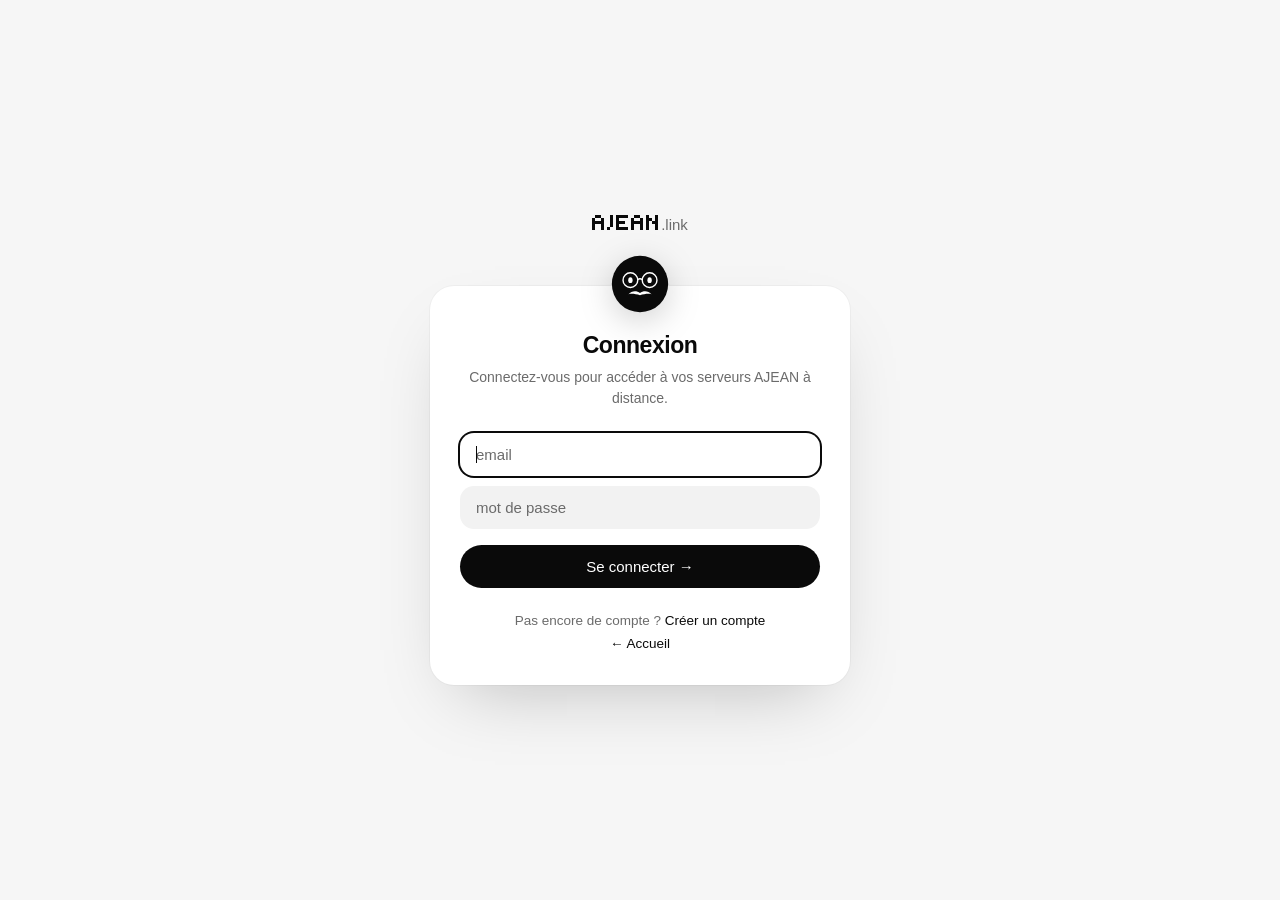
==== commit abc585b8: "Sélecteur d'appareils : retour au PC local et reprise au lancement L'app installée navigue entre l'A" ====
--- a/app.html
+++ b/app.html
@@ -234,6 +234,9 @@
 <header>
   <div class="brand"><svg viewBox="0 0 23 5" shape-rendering="crispEdges" fill="currentColor" role="img" aria-label="AJEAN"><rect x="1" y="0" width="2" height="1"/><rect x="0" y="1" width="1" height="1"/><rect x="3" y="1" width="1" height="1"/><rect x="0" y="2" width="4" height="1"/><rect x="0" y="3" width="1" height="1"/><rect x="3" y="3" width="1" height="1"/><rect x="0" y="4" width="1" height="1"/><rect x="3" y="4" width="1" height="1"/><rect x="6" y="0" width="1" height="1"/><rect x="6" y="1" width="1" height="1"/><rect x="6" y="2" width="1" height="1"/><rect x="6" y="3" width="1" height="1"/><rect x="5" y="4" width="1" height="1"/><rect x="8" y="0" width="4" height="1"/><rect x="8" y="1" width="1" height="1"/><rect x="8" y="2" width="3" height="1"/><rect x="8" y="3" width="1" height="1"/><rect x="8" y="4" width="4" height="1"/><rect x="14" y="0" width="2" height="1"/><rect x="13" y="1" width="1" height="1"/><rect x="16" y="1" width="1" height="1"/><rect x="13" y="2" width="4" height="1"/><rect x="13" y="3" width="1" height="1"/><rect x="16" y="3" width="1" height="1"/><rect x="13" y="4" width="1" height="1"/><rect x="16" y="4" width="1" height="1"/><rect x="18" y="0" width="1" height="1"/><rect x="21" y="0" width="1" height="1"/><rect x="18" y="1" width="2" height="1"/><rect x="21" y="1" width="1" height="1"/><rect x="18" y="2" width="1" height="1"/><rect x="20" y="2" width="2" height="1"/><rect x="18" y="3" width="1" height="1"/><rect x="21" y="3" width="1" height="1"/><rect x="18" y="4" width="1" height="1"/><rect x="21" y="4" width="1" height="1"/></svg><span class="dom">.link</span></div>
   <span class="sp"></span>
+  <!-- App PC : retour à l'AJEAN local qui héberge la fenêtre (affiché seulement si
+       l'app a donné son adresse de retour, voir index.html). -->
+  <button class="btn subtle" id="homeBtn" onclick="goHomePC()" style="display:none"></button>
   <button class="iconbtn" id="themeBtn" onclick="toggleTheme()" title="Thème clair / sombre" aria-label="Changer de thème"></button>
   <button class="iconbtn" id="acctBtn" onclick="openAccount()" title="Mon compte" aria-label="Mon compte"><svg viewBox="0 0 24 24" width="24" height="24" fill="none" stroke="currentColor" stroke-width="2" stroke-linecap="round" stroke-linejoin="round"><circle cx="12" cy="8" r="3.6"/><path d="M5 20c0-3.6 3.1-5.5 7-5.5s7 1.9 7 5.5"/></svg></button>
 </header>
@@ -327,10 +330,10 @@
     return _f(u,opt);};})();
 </script>
 <script src="/wasm_exec.js"></script>
-<script src="/e2e.js?v=20261111215724"></script>
+<script src="/e2e.js?v=20261113203202"></script>
 <script src="/marked.min.js"></script>
 <script>
-var BUILD='20261111215724'; // tamponné par build-server-ui.ps1 (anti-cache)
+var BUILD='20261113203202'; // tamponné par build-server-ui.ps1 (anti-cache)
 var MACHINES=[],PROBE={},SCARDS={},SIG_M='',EMAIL='';
 var ACTIVE=true; // abonnement actif ? (« payer ou rien » : sinon aucun accès distant)
 function toast(m){var t=document.getElementById('toast');t.textContent=m;t.classList.add('show');setTimeout(function(){t.classList.remove('show')},1900);}
@@ -344,6 +347,19 @@
 function jsonPost(u,b){return j(u,{method:'POST',headers:{'Content-Type':'application/json'},body:JSON.stringify(b)});}
 function machineById(id){return MACHINES.find(function(x){return x.id===id});}
 function machineName(id){var m=machineById(id);return m?m.name:id;}
+
+/* ---- App PC : retour à l'AJEAN local ----------------------------------------
+   La fenêtre de l'app installée navigue entre l'AJEAN local et ce portail ; elle a
+   laissé son adresse de retour dans ajean.dev.home (index.html). On repart vers
+   elle en lui confiant la liste des appareils du compte (#dev=…), qu'elle affiche
+   dans son sélecteur. Boucle locale uniquement. */
+function homePC(){try{var h=JSON.parse(localStorage.getItem('ajean.dev.home')||'null');
+  return (h&&/^http:\/\/(localhost|127\.0\.0\.1)(:\d{1,5})?$/.test(h.url||''))?h:null;}catch(e){return null;}}
+function goHomePC(){var h=homePC();if(!h)return;
+  var list=MACHINES.map(function(m){return {id:m.id,name:m.name||'',hostname:m.hostname||'',online:!!m.online};});
+  location.href=h.url+'/#dev='+encodeURIComponent(JSON.stringify(list));}
+document.addEventListener('DOMContentLoaded',function(){var h=homePC(),b=document.getElementById('homeBtn');
+  if(h&&b){b.textContent='← '+(h.name||'Ce PC');b.title='Revenir à l’AJEAN de ce PC';b.style.display='';}});
 
 /* ---- petites modales (askConfirm/askPrompt) utilisées aussi par e2e.js ------- */
 var _cf=null;
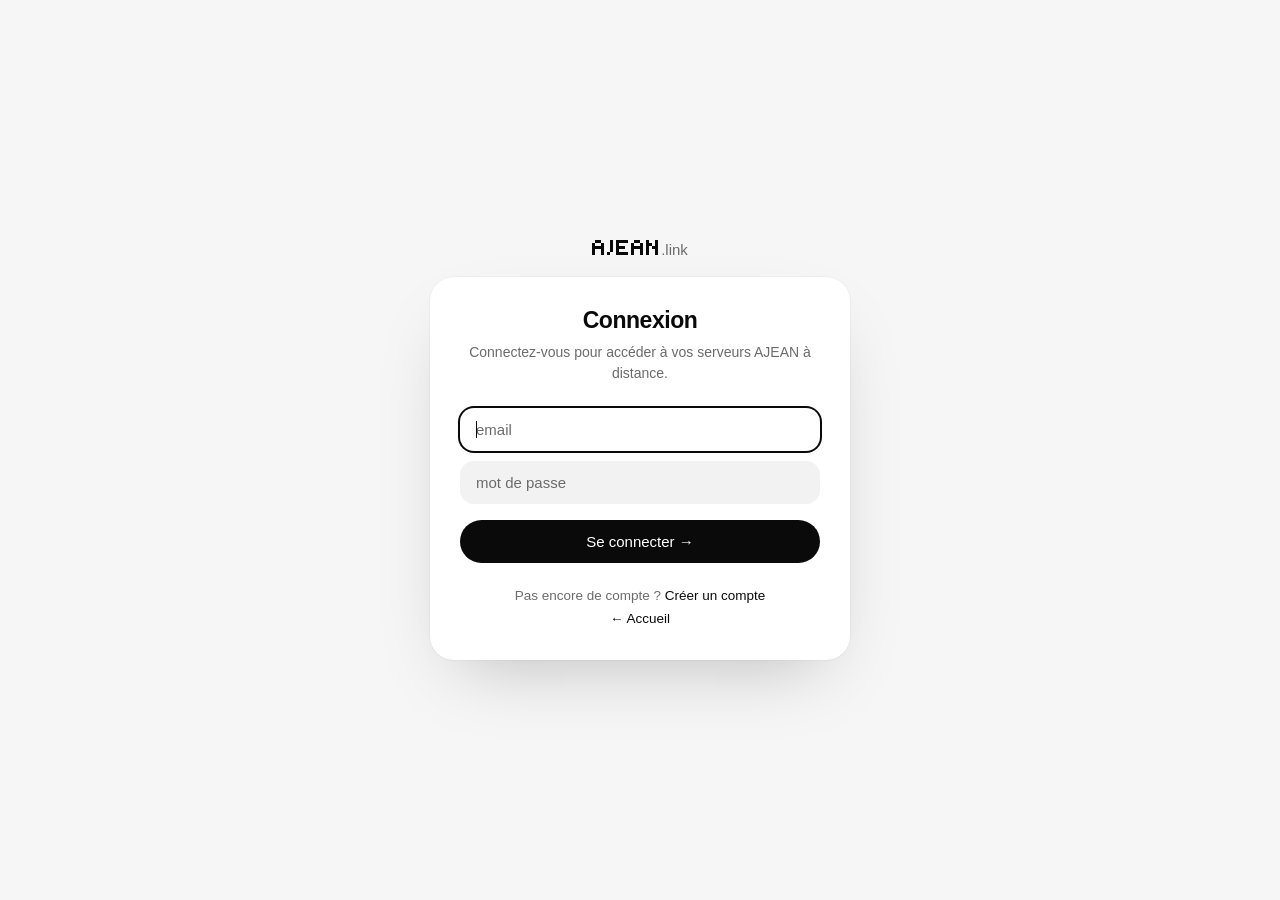
==== commit c52ab7ef: "Interface v0.21.0" ====
--- a/app.html
+++ b/app.html
@@ -330,10 +330,10 @@
     return _f(u,opt);};})();
 </script>
 <script src="/wasm_exec.js"></script>
-<script src="/e2e.js?v=20261113203202"></script>
+<script src="/e2e.js?v=20261121190042"></script>
 <script src="/marked.min.js"></script>
 <script>
-var BUILD='20261113203202'; // tamponné par build-server-ui.ps1 (anti-cache)
+var BUILD='20261121190042'; // tamponné par build-server-ui.ps1 (anti-cache)
 var MACHINES=[],PROBE={},SCARDS={},SIG_M='',EMAIL='';
 var ACTIVE=true; // abonnement actif ? (« payer ou rien » : sinon aucun accès distant)
 function toast(m){var t=document.getElementById('toast');t.textContent=m;t.classList.add('show');setTimeout(function(){t.classList.remove('show')},1900);}
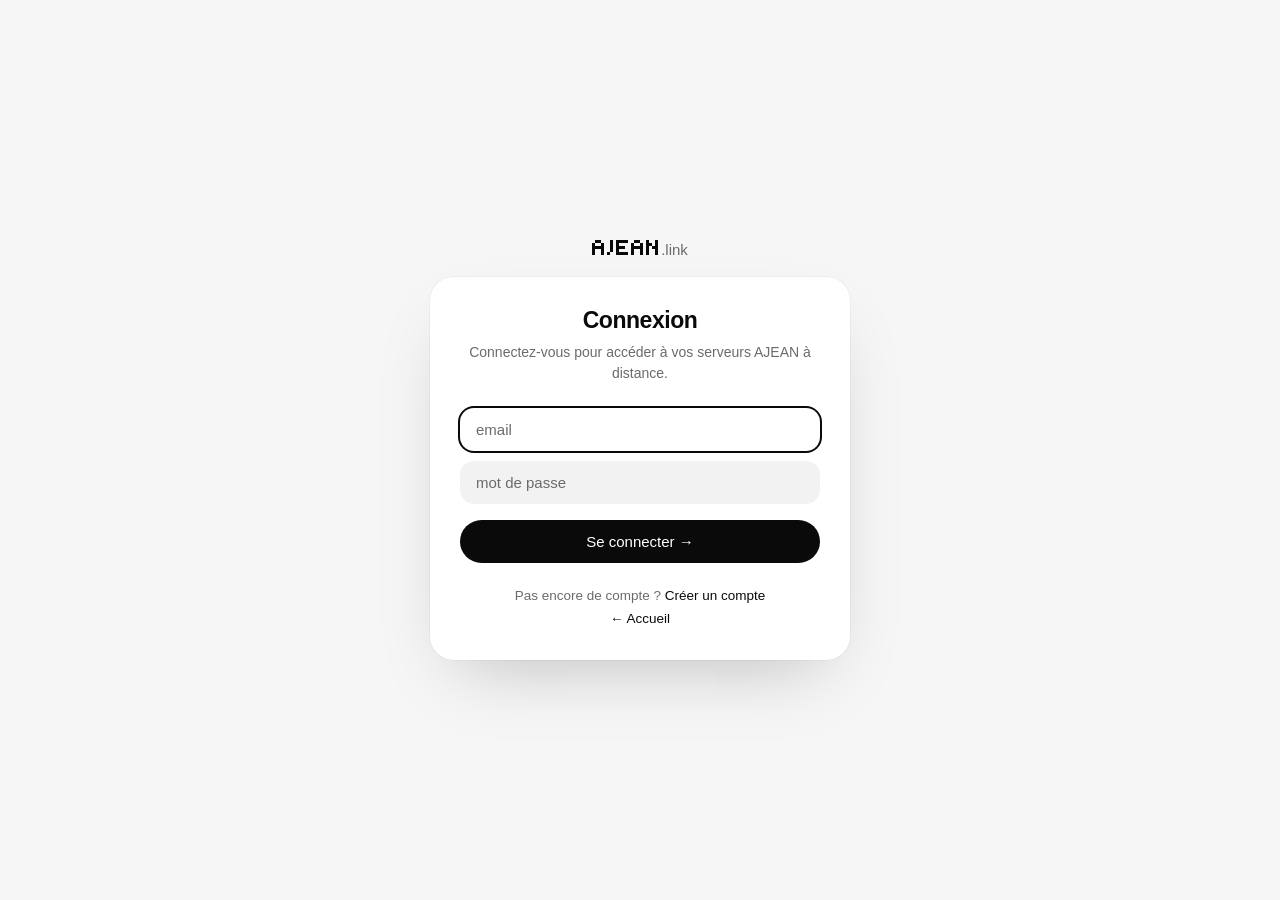
==== commit 125807e6: "Interface v0.21.1" ====
--- a/app.html
+++ b/app.html
@@ -330,10 +330,10 @@
     return _f(u,opt);};})();
 </script>
 <script src="/wasm_exec.js"></script>
-<script src="/e2e.js?v=20261121190042"></script>
+<script src="/e2e.js?v=20261121221156"></script>
 <script src="/marked.min.js"></script>
 <script>
-var BUILD='20261121190042'; // tamponné par build-server-ui.ps1 (anti-cache)
+var BUILD='20261121221156'; // tamponné par build-server-ui.ps1 (anti-cache)
 var MACHINES=[],PROBE={},SCARDS={},SIG_M='',EMAIL='';
 var ACTIVE=true; // abonnement actif ? (« payer ou rien » : sinon aucun accès distant)
 function toast(m){var t=document.getElementById('toast');t.textContent=m;t.classList.add('show');setTimeout(function(){t.classList.remove('show')},1900);}
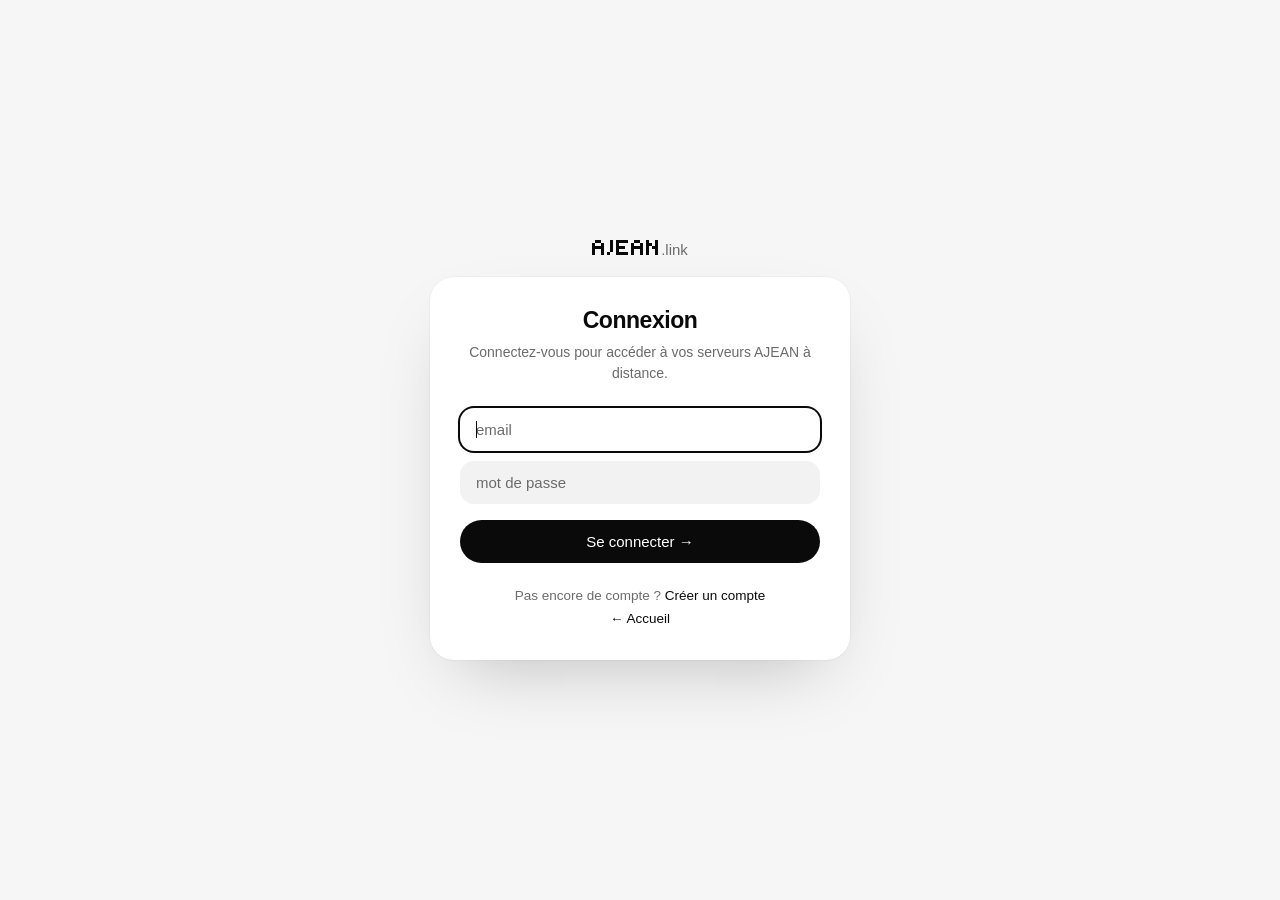
==== commit 43595c64: "Portail : sans choix enregistré, le thème suit celui du système (connexion, inscription, liaison, ta" ====
--- a/app.html
+++ b/app.html
@@ -5,7 +5,7 @@
 <link rel="icon" href="data:image/svg+xml,<svg xmlns='http://www.w3.org/2000/svg' viewBox='0 0 12 12'><rect width='12' height='12' rx='2' ry='2' fill='%23000'/><rect x='6' y='3' width='2' height='2' fill='%23fff'/><rect x='6' y='5' width='2' height='2' fill='%23fff'/><rect x='4' y='7' width='2' height='2' fill='%23fff'/></svg>">
 <link rel="apple-touch-icon" href="[data-uri]">
 <title>AJEAN</title>
-<script>try{document.documentElement.setAttribute('data-theme',localStorage.getItem('jean-theme')||'light')}catch(e){document.documentElement.setAttribute('data-theme','light')}</script>
+<script>try{document.documentElement.setAttribute('data-theme',localStorage.getItem('jean-theme')||(window.matchMedia&&matchMedia('(prefers-color-scheme: dark)').matches?'dark':'light'))}catch(e){document.documentElement.setAttribute('data-theme','light')}</script>
 <style>
 /* Charte AJEAN (identique à ajean.app et au thème de l'app) : noir et blanc,
    ultra sobre — fond blanc, bordures grises de 1 px, coins arrondis, police
